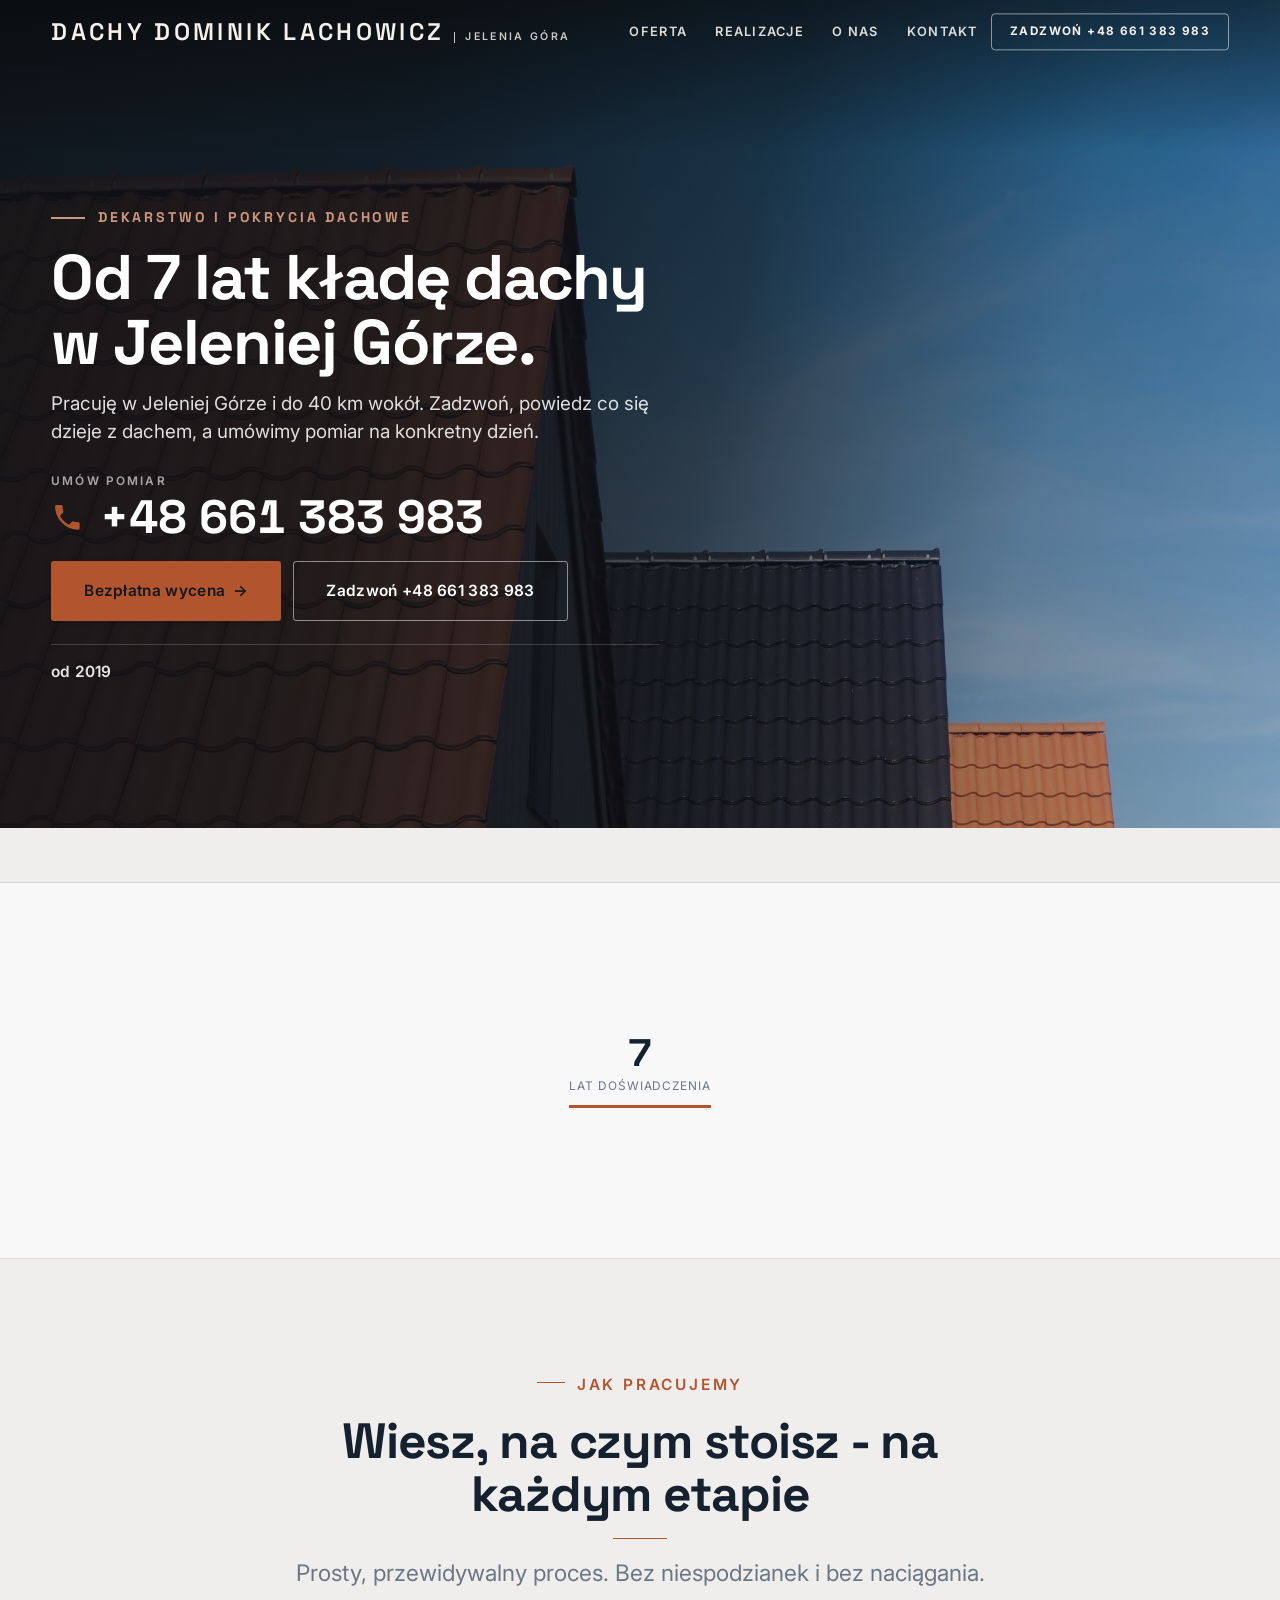
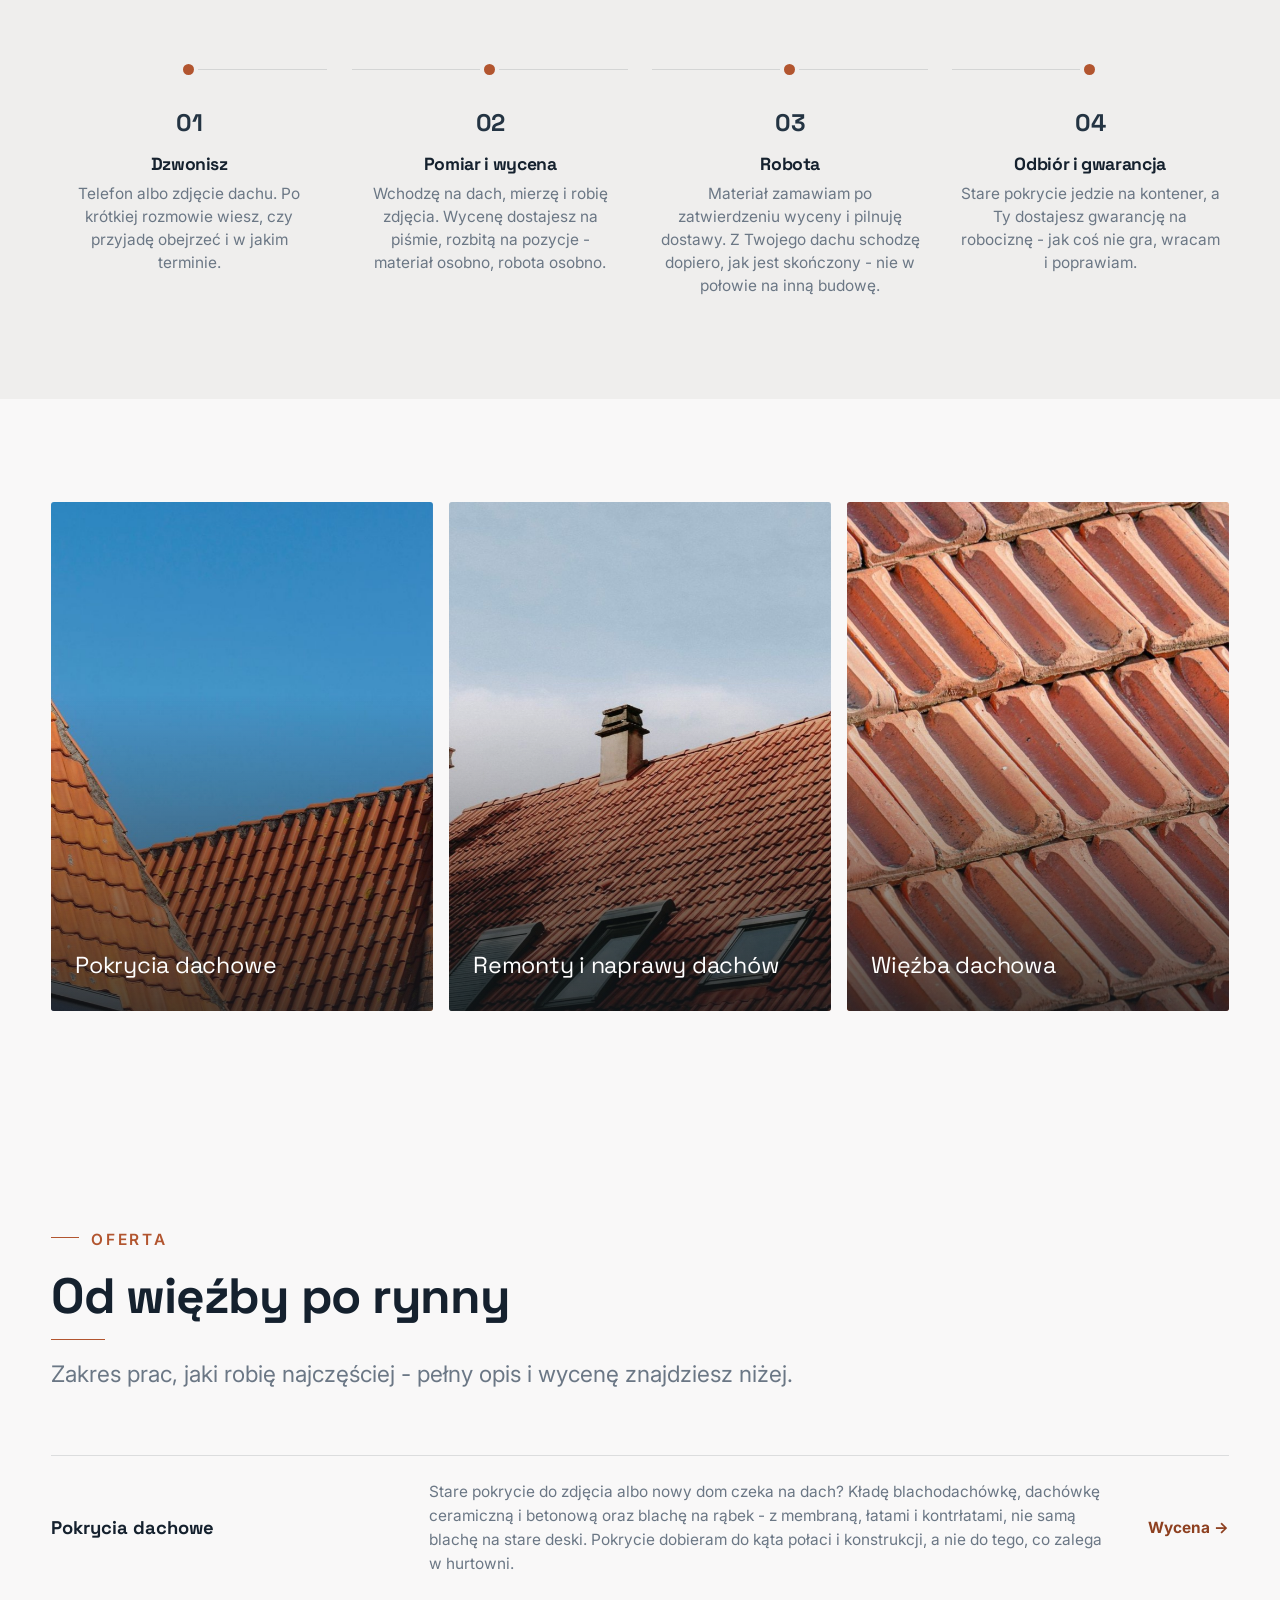
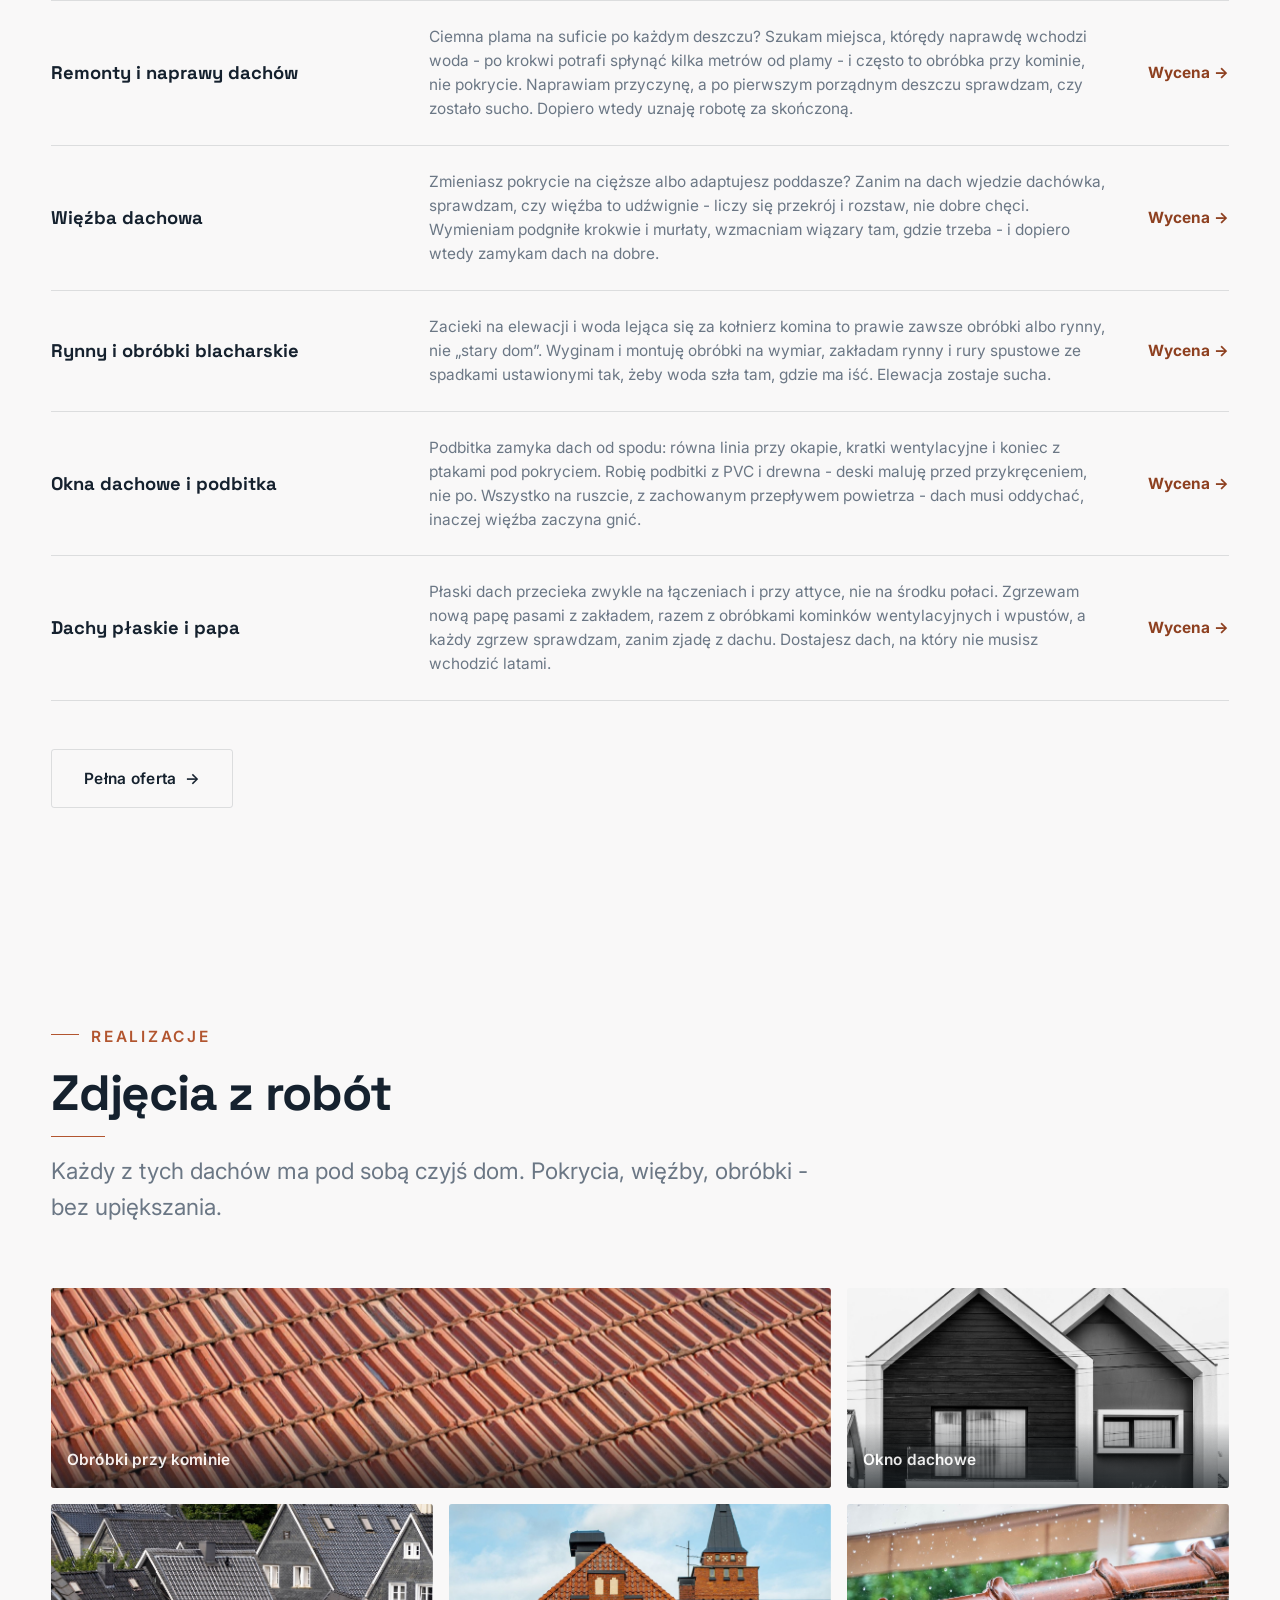
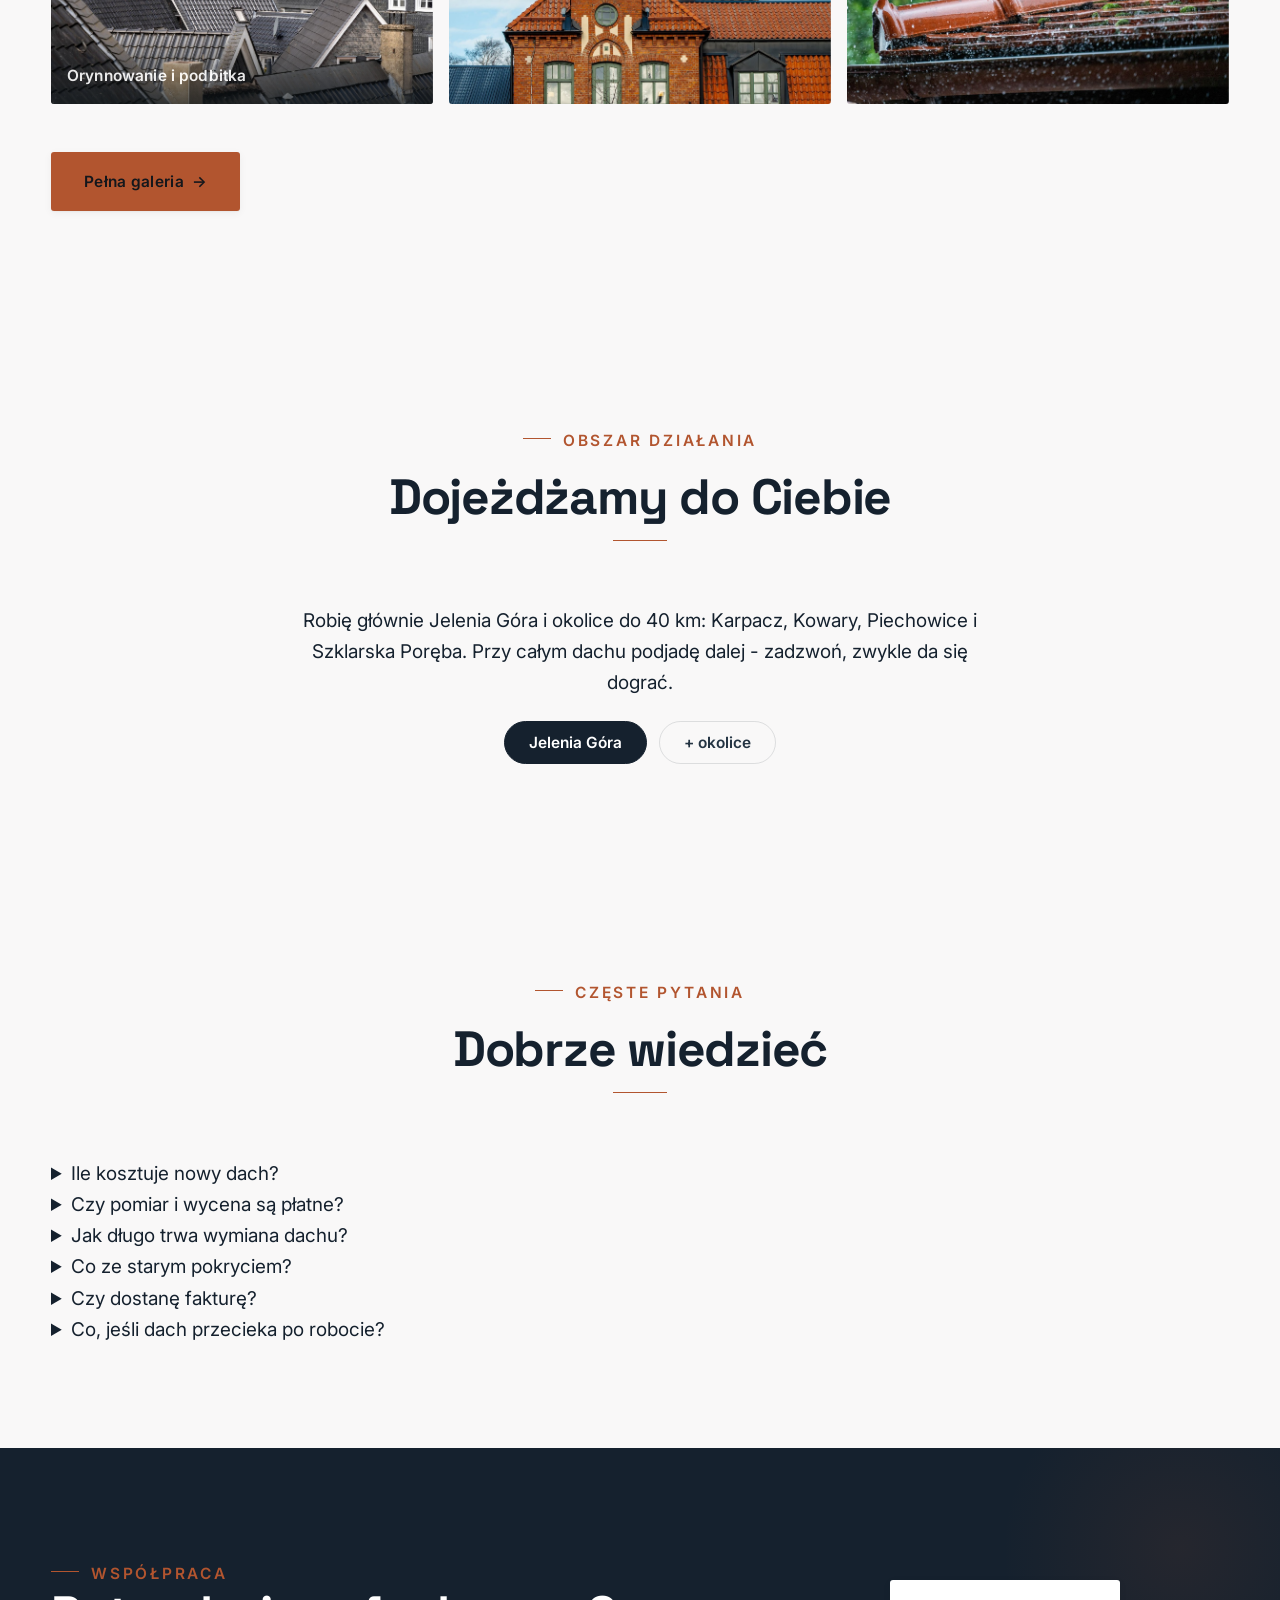
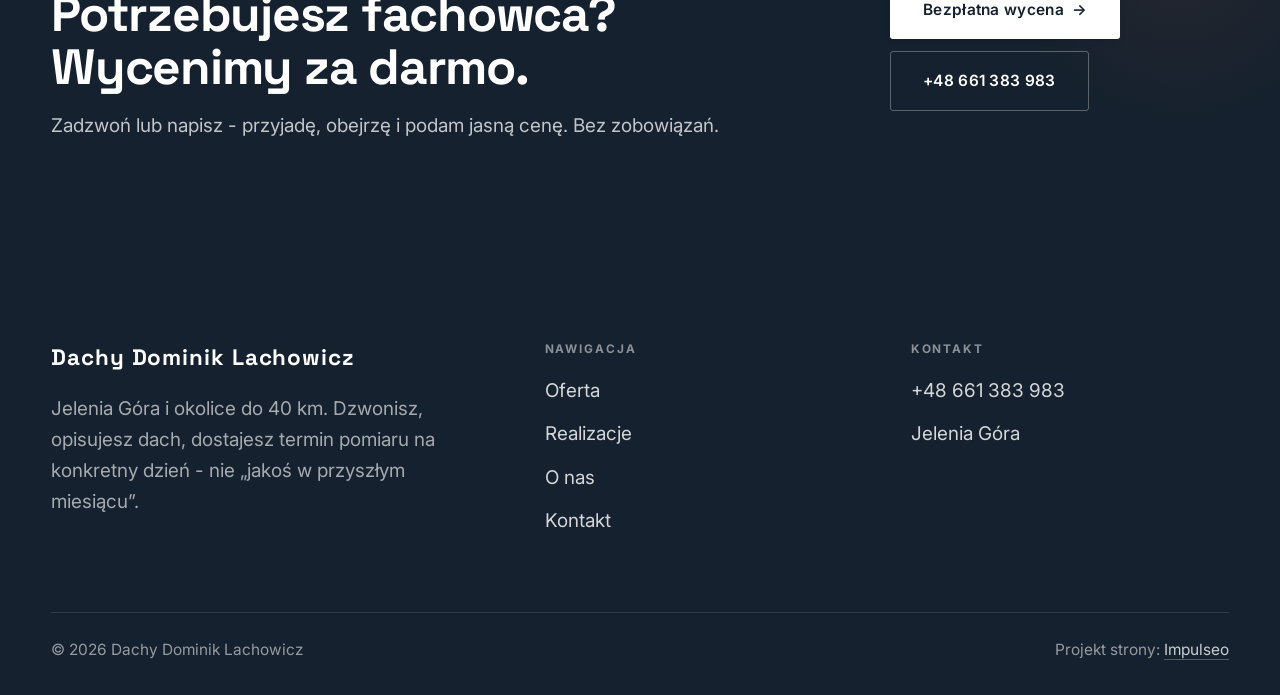
==== index.html @ e2b8b0da "Strona demo: dachy-dominik-lachowicz" ====
<!DOCTYPE html>
<html lang="pl">
<head>
<meta charset="UTF-8">
<meta name="viewport" content="width=device-width, initial-scale=1.0">
<title>Dachy Jelenia Góra - pokrycia i obróbki | Dachy Dominik Lachowicz</title>
<meta name="description" content="Dekarz w Jeleniej Górze: nowe pokrycia, remonty dachów, więźba, rynny i obróbki. Bezpłatny pomiar, cena przed robotą. Zadzwoń: +48 661 383 983.">
<link rel="preconnect" href="https://fonts.googleapis.com">
<link rel="preconnect" href="https://fonts.gstatic.com" crossorigin>
<link href="https://fonts.googleapis.com/css2?family=Space+Grotesk:wght@500;600;700&family=Inter:wght@400;500;600&display=swap" rel="stylesheet">
<link rel="stylesheet" href="assets/styles.css">
</head>
<body>

<header class="nav">
  <div class="wrap nav-inner">
    <a class="brand" href="index.html"><span class="name">Dachy Dominik Lachowicz</span><span class="sub">Jelenia Góra</span></a>
    <nav class="nav-links">
      <a href="oferta.html">Oferta</a>
      <a href="realizacje.html">Realizacje</a>
      <a href="o-nas.html">O nas</a>
      <a href="kontakt.html">Kontakt</a>
      <a href="tel:+48661383983" class="btn btn-accent">Zadzwoń +48 661 383 983</a>
    </nav>
    <button class="nav-toggle" aria-label="Menu"><span></span><span></span><span></span></button>
  </div>
</header>

<section class="hero-fach">
  <img class="hf-photo" src="img/hero.jpg" fetchpriority="high" data-rotate="img/g13.jpg|img/g14.jpg" alt="Dachy Dominik Lachowicz">
  <div class="hf-panel">
    <div class="hf-inner">
      <span class="hf-kicker">Dekarstwo i pokrycia dachowe</span>
      <h1 class="hf-title">Od 7 lat kładę dachy w Jeleniej Górze. <em></em></h1>
      <p class="hf-lead">Pracuję w Jeleniej Górze i do 40 km wokół. Zadzwoń, powiedz co się dzieje z dachem, a umówimy pomiar na konkretny dzień.</p>
      <a class="hf-phone" href="tel:+48661383983"><span class="hf-phone-lab">Umów pomiar</span><span class="hf-phone-num"><svg class="ico-tel" width="16" height="16" viewBox="0 0 24 24" fill="none" aria-hidden="true"><path d="M6.6 10.8a15.5 15.5 0 0 0 6.6 6.6l2.2-2.2a1 1 0 0 1 1-.24 11.4 11.4 0 0 0 3.6.58 1 1 0 0 1 1 1V20a1 1 0 0 1-1 1A17 17 0 0 1 3 4a1 1 0 0 1 1-1h3.5a1 1 0 0 1 1 1c0 1.25.2 2.46.58 3.6a1 1 0 0 1-.25 1l-2.23 2.2Z" fill="currentColor"/></svg> +48 661 383 983</span></a>
      <div class="hf-actions">
        <a href="kontakt.html" class="btn btn-accent">Bezpłatna wycena <span class="arr">→</span></a>
        <a href="tel:+48661383983" class="btn btn-ghost hf-ghost">Zadzwoń +48 661 383 983</a>
      </div>
      <div class="hf-trust">od 2019</div>
    </div>
  </div>
</section>
<section class="fach-promise">
  <div class="wrap">
    <ul class="fp-row reveal"><li>Bezpłatna wycena</li><li>Dojazd: Jelenia Góra i okolice</li><li>Gwarancja na robociznę</li></ul>
  </div>
</section>
<section class="trust-bar">
  <div class="wrap">
    <div class="tb-stats">
      <div class="tb-stat reveal"><span class="tb-num">7</span><span class="tb-lab">lat doświadczenia</span></div>
    </div>
  </div>
</section>
<section class="proces fachowcy">
  <div class="wrap">
    <div class="head center reveal">
      <span class="eyebrow">Jak pracujemy</span>
      <h2>Wiesz, na czym stoisz - na każdym etapie</h2>
      <p>Prosty, przewidywalny proces. Bez niespodzianek i bez naciągania.</p>
    </div>
    <ol class="proces-line">
      <li class="reveal"><span class="pno">01</span><h3>Dzwonisz</h3><p>Telefon albo zdjęcie dachu. Po krótkiej rozmowie wiesz, czy przyjadę obejrzeć i w jakim terminie.</p></li>
      <li class="reveal"><span class="pno">02</span><h3>Pomiar i wycena</h3><p>Wchodzę na dach, mierzę i robię zdjęcia. Wycenę dostajesz na piśmie, rozbitą na pozycje - materiał osobno, robota osobno.</p></li>
      <li class="reveal"><span class="pno">03</span><h3>Robota</h3><p>Materiał zamawiam po zatwierdzeniu wyceny i pilnuję dostawy. Z Twojego dachu schodzę dopiero, jak jest skończony - nie w połowie na inną budowę.</p></li>
      <li class="reveal"><span class="pno">04</span><h3>Odbiór i gwarancja</h3><p>Stare pokrycie jedzie na kontener, a Ty dostajesz gwarancję na robociznę - jak coś nie gra, wracam i poprawiam.</p></li>
    </ol>
  </div>
</section>
<section class="gateways-band">
  <div class="wrap">
    <div class="gateways">
      <a href="oferta.html" class="gateway reveal"><img src="img/g1.jpg" alt="Pokrycia dachowe" loading="lazy"><span class="g-ttl">Pokrycia dachowe</span></a>
      <a href="oferta.html" class="gateway reveal"><img src="img/g2.jpg" alt="Remonty i naprawy dachów" loading="lazy"><span class="g-ttl">Remonty i naprawy dachów</span></a>
      <a href="oferta.html" class="gateway reveal"><img src="img/g3.jpg" alt="Więźba dachowa" loading="lazy"><span class="g-ttl">Więźba dachowa</span></a>
    </div>
  </div>
</section>
<section class="fach-uslugi">
  <div class="wrap">
    <div class="head reveal">
      <span class="eyebrow">Oferta</span>
      <h2>Od więźby po rynny</h2>
      <p>Zakres prac, jaki robię najczęściej - pełny opis i wycenę znajdziesz niżej.</p>
    </div>
    <ul class="fu-list">
      <li class="fu-row reveal"><div class="fu-name">Pokrycia dachowe</div><div class="fu-desc">Stare pokrycie do zdjęcia albo nowy dom czeka na dach? Kładę blachodachówkę, dachówkę ceramiczną i betonową oraz blachę na rąbek - z membraną, łatami i kontrłatami, nie samą blachę na stare deski. Pokrycie dobieram do kąta połaci i konstrukcji, a nie do tego, co zalega w hurtowni.</div><a class="fu-cta" href="kontakt.html">Wycena <span class="arr">→</span></a></li>
      <li class="fu-row reveal"><div class="fu-name">Remonty i naprawy dachów</div><div class="fu-desc">Ciemna plama na suficie po każdym deszczu? Szukam miejsca, którędy naprawdę wchodzi woda - po krokwi potrafi spłynąć kilka metrów od plamy - i często to obróbka przy kominie, nie pokrycie. Naprawiam przyczynę, a po pierwszym porządnym deszczu sprawdzam, czy zostało sucho. Dopiero wtedy uznaję robotę za skończoną.</div><a class="fu-cta" href="kontakt.html">Wycena <span class="arr">→</span></a></li>
      <li class="fu-row reveal"><div class="fu-name">Więźba dachowa</div><div class="fu-desc">Zmieniasz pokrycie na cięższe albo adaptujesz poddasze? Zanim na dach wjedzie dachówka, sprawdzam, czy więźba to udźwignie - liczy się przekrój i rozstaw, nie dobre chęci. Wymieniam podgniłe krokwie i murłaty, wzmacniam wiązary tam, gdzie trzeba - i dopiero wtedy zamykam dach na dobre.</div><a class="fu-cta" href="kontakt.html">Wycena <span class="arr">→</span></a></li>
      <li class="fu-row reveal"><div class="fu-name">Rynny i obróbki blacharskie</div><div class="fu-desc">Zacieki na elewacji i woda lejąca się za kołnierz komina to prawie zawsze obróbki albo rynny, nie „stary dom”. Wyginam i montuję obróbki na wymiar, zakładam rynny i rury spustowe ze spadkami ustawionymi tak, żeby woda szła tam, gdzie ma iść. Elewacja zostaje sucha.</div><a class="fu-cta" href="kontakt.html">Wycena <span class="arr">→</span></a></li>
      <li class="fu-row reveal"><div class="fu-name">Okna dachowe i podbitka</div><div class="fu-desc">Podbitka zamyka dach od spodu: równa linia przy okapie, kratki wentylacyjne i koniec z ptakami pod pokryciem. Robię podbitki z PVC i drewna - deski maluję przed przykręceniem, nie po. Wszystko na ruszcie, z zachowanym przepływem powietrza - dach musi oddychać, inaczej więźba zaczyna gnić.</div><a class="fu-cta" href="kontakt.html">Wycena <span class="arr">→</span></a></li>
      <li class="fu-row reveal"><div class="fu-name">Dachy płaskie i papa</div><div class="fu-desc">Płaski dach przecieka zwykle na łączeniach i przy attyce, nie na środku połaci. Zgrzewam nową papę pasami z zakładem, razem z obróbkami kominków wentylacyjnych i wpustów, a każdy zgrzew sprawdzam, zanim zjadę z dachu. Dostajesz dach, na który nie musisz wchodzić latami.</div><a class="fu-cta" href="kontakt.html">Wycena <span class="arr">→</span></a></li>
    </ul>
    <div style="margin-top:var(--space-7)" class="reveal"><a href="oferta.html" class="btn btn-ghost">Pełna oferta <span class="arr">→</span></a></div>
  </div>
</section>
<section>
  <div class="wrap">
    <div class="head reveal">
      <span class="eyebrow">Realizacje</span>
      <h2>Zdjęcia z robót</h2>
      <p>Każdy z tych dachów ma pod sobą czyjś dom. Pokrycia, więźby, obróbki - bez upiększania.</p>
    </div>
    <div class="gallery">
      <div class="tile t-two3 reveal"><img src="img/g4.jpg" alt="Obróbki przy kominie" loading="lazy"><div class="cap">Obróbki przy kominie</div></div>
      <div class="tile t-third reveal"><img src="img/g5.jpg" alt="Okno dachowe" loading="lazy"><div class="cap">Okno dachowe</div></div>
      <div class="tile t-third reveal"><img src="img/g6.jpg" alt="Orynnowanie i podbitka" loading="lazy"><div class="cap">Orynnowanie i podbitka</div></div>
      <div class="tile t-third reveal"><img src="img/g7.jpg" alt="Dachy Dominik Lachowicz" loading="lazy"></div>
      <div class="tile t-third reveal"><img src="img/g9.jpg" alt="Dachy Dominik Lachowicz" loading="lazy"></div>
    </div>
    <div style="margin-top:var(--space-7)" class="reveal"><a href="realizacje.html" class="btn btn-accent">Pełna galeria <span class="arr">→</span></a></div>
  </div>
</section>
<section class="obszar">
  <div class="wrap">
    <div class="head center reveal">
      <span class="eyebrow">Obszar działania</span>
      <h2>Dojeżdżamy do Ciebie</h2>
    </div>
    <p class="obszar-txt reveal" style="text-align:center;max-width:60ch;margin:0 auto 1.4rem">Robię głównie Jelenia Góra i okolice do 40 km: Karpacz, Kowary, Piechowice i Szklarska Poręba. Przy całym dachu podjadę dalej - zadzwoń, zwykle da się dograć.</p>
    <ul class="obszar-list reveal"><li class="is-home">Jelenia Góra</li><li>+ okolice</li></ul>
  </div>
</section>
<section class="faq-klinika">
  <div class="wrap">
    <div class="head center reveal">
      <span class="eyebrow">Częste pytania</span>
      <h2>Dobrze wiedzieć</h2>
    </div>
    <div class="faq-list">
      <details class="faq-item reveal"><summary>Ile kosztuje nowy dach?</summary><p>Najwięcej robi pokrycie i skomplikowanie bryły - dwa kominy i trzy lukarny to inna robota niż prosta dwuspadówka. Dlatego wyceniam dopiero po wejściu na dach, za to na piśmie.</p></details>
      <details class="faq-item reveal"><summary>Czy pomiar i wycena są płatne?</summary><p>Nie. Pomiar i wycena w Jeleniej Górze i najbliższej okolicy są bezpłatne i do niczego nie zobowiązują.</p></details>
      <details class="faq-item reveal"><summary>Jak długo trwa wymiana dachu?</summary><p>Typowy dom to zwykle tydzień, dwa - zależnie od pokrycia i pogody. Termin i czas roboty znasz przed startem, a o przesunięciu przez pogodę mówię od razu, nie po fakcie.</p></details>
      <details class="faq-item reveal"><summary>Co ze starym pokryciem?</summary><p>Rozbiórka i wywóz są w wycenie, chyba że umówimy się inaczej. Stary eternit oddaję firmie z uprawnieniami do azbestu - tego nie wolno wywieźć byle gdzie i nie ma co ryzykować.</p></details>
      <details class="faq-item reveal"><summary>Czy dostanę fakturę?</summary><p>Tak, na firmę albo prywatnie. Kwoty na fakturze zgadzają się z wyceną - żadnych pozycji dopisanych na koniec.</p></details>
      <details class="faq-item reveal"><summary>Co, jeśli dach przecieka po robocie?</summary><p>Wracam i sprawdzam, gdzie puściło. Moja robota - poprawiam za darmo; przyczyna gdzie indziej - pokazuję zdjęcia i mówię, co z tym zrobić.</p></details>
    </div>
  </div>
</section>
<section class="cta">
  <div class="wrap">
    <div class="reveal">
      <span class="eyebrow">Współpraca</span>
      <h2>Potrzebujesz fachowca? Wycenimy za darmo.</h2>
      <p>Zadzwoń lub napisz - przyjadę, obejrzę i podam jasną cenę. Bez zobowiązań.</p>
    </div>
    <div class="cta-actions reveal">
      <a href="kontakt.html" class="btn btn-light">Bezpłatna wycena <span class="arr">→</span></a>
      <a href="tel:+48661383983" class="btn btn-ghost" style="color:#fff;border-color:rgba(255,255,255,.3)">+48 661 383 983</a>
    </div>
  </div>
</section>

<footer>
  <div class="wrap">
    <div class="foot-grid">
      <div class="foot-brand">
        <div class="name">Dachy Dominik Lachowicz</div>
        <p>Jelenia Góra i okolice do 40 km. Dzwonisz, opisujesz dach, dostajesz termin pomiaru na konkretny dzień - nie „jakoś w przyszłym miesiącu”.</p>
      </div>
      <div class="foot-col">
        <h4>Nawigacja</h4>
        <a href="oferta.html">Oferta</a>
        <a href="realizacje.html">Realizacje</a>
        <a href="o-nas.html">O nas</a>
        <a href="kontakt.html">Kontakt</a>
      </div>
      <div class="foot-col">
        <h4>Kontakt</h4>
        <a href="tel:+48661383983">+48 661 383 983</a>
        <p>Jelenia Góra</p>
      </div>
    </div>
    <div class="foot-bot">
      <span>© 2026 Dachy Dominik Lachowicz</span>
      <span>Projekt strony: <a class="foot-credit" href="https://impulseo.pl" target="_blank" rel="noopener">Impulseo</a></span>
    </div>
  </div>
</footer>
<div class="sticky-call"><a class="sc-call" href="tel:+48661383983"><svg class="ico-tel" width="16" height="16" viewBox="0 0 24 24" fill="none" aria-hidden="true"><path d="M6.6 10.8a15.5 15.5 0 0 0 6.6 6.6l2.2-2.2a1 1 0 0 1 1-.24 11.4 11.4 0 0 0 3.6.58 1 1 0 0 1 1 1V20a1 1 0 0 1-1 1A17 17 0 0 1 3 4a1 1 0 0 1 1-1h3.5a1 1 0 0 1 1 1c0 1.25.2 2.46.58 3.6a1 1 0 0 1-.25 1l-2.23 2.2Z" fill="currentColor"/></svg> Zadzwoń</a><a class="sc-quote" href="kontakt.html">Bezpłatna wycena</a></div>

<script src="assets/main.js"></script>
</body>
</html>
---- assets/styles.css ----
/* ============================================================
   STOLBASZ — premium, architektoniczny B2B fit-out
   Jasna paleta, zero brązu. System wg premium-web-craft.
   Projekt strony: Impulseo (impulseo.pl)
   ============================================================ */

:root{
  /* PALETA — jasna, architektoniczna, chłodna */
  --paper:#F4F6F8;          /* główne tło */
  --paper-2:#E7EBEF;        /* sekcje alternatywne (chłodny jasny szary) */
  --paper-3:#E7EBEF;        /* delikatne wypełnienia */
  --ink:#15212E;            /* tekst główny — chłodny grafit */
  --ink-soft:#243443;       /* nagłówki drugorzędne */
  --muted:#6B7785;          /* tekst poboczny */
  --line:rgba(21,33,46,.12);/* hairline */
  --accent:#E8A317;         /* stonowany petrol-slate — jedyny akcent */
  --accent-d:#C9870C;
  --accent-soft:rgba(232,163,23,.10);
  --dark:#15212E;           /* sekcje ciemne (stopka/CTA) */

  /* ODSTĘPY — skala 4/8 */
  --space-1:4px; --space-2:8px; --space-3:12px; --space-4:16px; --space-5:24px;
  --space-6:32px; --space-7:48px; --space-8:64px; --space-9:96px; --space-10:128px;

  /* TYPOGRAFIA — fluid clamp() (skala podbita 16.07.2026: większe, czytelniejsze litery — uwaga Adama) */
  --text-sm:clamp(.9rem,.87rem + .12vw,1rem);
  --text-base:clamp(1.08rem,1.04rem + .18vw,1.2rem);
  --text-lg:clamp(1.24rem,1.15rem + .34vw,1.44rem);
  --text-h3:clamp(1.34rem,1.22rem + .55vw,1.66rem);
  --text-h2:clamp(2.1rem,1.66rem + 2.1vw,3.1rem);
  --text-h1:clamp(2.9rem,2.1rem + 4vw,5.1rem);

  /* PROMIENIE — architektoniczne, raczej ostre */
  --r-sm:3px; --r-md:6px; --r-lg:10px;

  /* RUCH */
  --ease:cubic-bezier(.25,.46,.45,.94); --dur:.24s;

  /* CIENIE — miękkie, warstwowe */
  --sh-sm:0 1px 2px rgba(16,24,32,.04), 0 2px 8px rgba(16,24,32,.05);
  --sh-md:0 2px 6px rgba(16,24,32,.05), 0 12px 28px -8px rgba(16,24,32,.12);
  --sh-lg:0 6px 14px rgba(16,24,32,.07), 0 26px 56px -18px rgba(16,24,32,.22);

  --hairline:1px solid var(--line);

  --font-display:'Space Grotesk','Inter',sans-serif;
  --font-body:'Inter',sans-serif;
}

*{box-sizing:border-box;margin:0;padding:0}
html{scroll-behavior:smooth}
body{
  font-family:var(--font-body);
  font-size:var(--text-base);
  line-height:1.65;
  color:var(--ink);
  background:var(--paper);
  -webkit-font-smoothing:antialiased;
  text-rendering:optimizeLegibility;
}
img{max-width:100%;display:block}
a{color:inherit;text-decoration:none}

.wrap{width:min(92%,1180px);margin-inline:auto}
section{padding-block:clamp(52px,6.5vw,96px)}

h1,h2,h3{font-family:var(--font-display);font-weight:700;line-height:1.08;letter-spacing:-.02em;color:var(--ink)}
h1{font-size:var(--text-h1);letter-spacing:-.035em}
h2{font-size:var(--text-h2);letter-spacing:-.025em}
h3{font-size:var(--text-h3)}
p{max-width:65ch}

.eyebrow{
  font-family:var(--font-body);
  font-size:var(--text-sm);
  font-weight:600;
  letter-spacing:.18em;
  text-transform:uppercase;
  color:var(--accent);
  display:inline-flex;align-items:center;gap:var(--space-3);
}
/* flex:none + margin-top = kreska trzyma się PIERWSZEJ linii. Wcześniej align-items:center
   centrowało ją względem całego bloku i przy zawinięciu (długi kicker typu
   „…WNĘTRZ · LESZNO · OD 2019") druga linia lądowała z brzydkim wcięciem. */
.eyebrow{align-items:flex-start}
.eyebrow>*,.eyebrow{text-wrap:balance}   /* dlugi kicker lamal sie na sierote typu samo „2019" w drugiej linii */
.eyebrow::before{content:"";width:28px;height:1px;background:var(--accent);display:inline-block;flex:none;margin-top:.62em}

.muted{color:var(--muted)}
.lead{font-size:var(--text-lg);line-height:1.55;color:var(--ink-soft);max-width:50ch}

/* ---------- BUTTONS ---------- */
.btn{
  display:inline-flex;align-items:center;gap:var(--space-2);
  font-weight:600;font-size:var(--text-sm);letter-spacing:.02em;
  padding:var(--space-4) var(--space-6);
  border-radius:var(--r-sm);
  transition:transform var(--dur) var(--ease),box-shadow var(--dur) var(--ease),background var(--dur) var(--ease);
  cursor:pointer;border:1px solid transparent;
}
.btn-accent{background:var(--accent);color:#fff;box-shadow:var(--sh-sm)}
.btn-accent:hover{background:var(--accent-d);transform:translateY(-2px);box-shadow:var(--sh-md)}
.btn-accent:active{transform:translateY(0);box-shadow:var(--sh-sm)}
.btn-ghost{background:transparent;color:var(--ink);border-color:var(--line)}
.btn-ghost:hover{border-color:var(--accent);color:var(--accent);transform:translateY(-2px)}
.btn-light{background:#fff;color:var(--ink);box-shadow:var(--sh-sm)}
.btn-light:hover{transform:translateY(-2px);box-shadow:var(--sh-md)}
.btn .arr{transition:transform var(--dur) var(--ease)}
.btn:hover .arr{transform:translateX(4px)}

/* ---------- NAV ---------- */
.nav{
  position:sticky;top:0;z-index:50;
  background:color-mix(in srgb,var(--paper) 88%,transparent);
  backdrop-filter:saturate(140%) blur(10px);
  border-bottom:var(--hairline);
}
.nav-inner{display:flex;align-items:center;justify-content:space-between;height:72px}
.brand{display:flex;flex-direction:column;line-height:1}
.brand .name{font-family:var(--font-display);font-weight:800;font-size:1.35rem;letter-spacing:.04em}
.brand .sub{font-size:.62rem;letter-spacing:.34em;text-transform:uppercase;color:var(--muted);margin-top:5px}
.nav-links{display:flex;align-items:center;gap:var(--space-6)}
.nav-links a{font-size:var(--text-sm);font-weight:500;color:var(--ink-soft);position:relative;padding-block:4px;transition:color var(--dur) var(--ease)}
.nav-links a::after{content:"";position:absolute;left:0;bottom:0;width:0;height:1.5px;background:var(--accent);transition:width var(--dur) var(--ease)}
.nav-links a:hover,.nav-links a.active{color:var(--ink)}
.nav-links a:hover::after,.nav-links a.active::after{width:100%}
.nav-links .btn{padding:var(--space-2) var(--space-5)}
/* przyciski w nav: właściwy kolor (przebij .nav-links a) + bez podkreślenia */
.nav-links a.btn-accent{color:#fff}
.nav-links a.btn-ghost,.nav-links a.btn-light{color:var(--ink)}
.nav-links a.btn::after{display:none}
.nav-toggle{display:none;background:none;border:none;cursor:pointer;flex-direction:column;gap:5px;padding:8px}
.nav-toggle span{width:24px;height:2px;background:var(--ink);transition:var(--dur)}

/* ---------- HERO (split) ---------- */
.hero{position:relative;overflow:hidden;border-bottom:var(--hairline)}
.hero-grid{display:grid;grid-template-columns:1.05fr .95fr;gap:clamp(24px,4vw,60px);align-items:center;
  padding-block:clamp(36px,4.5vw,64px)}
.hero-copy .eyebrow{margin-bottom:var(--space-5)}
.hero-copy h1{margin-bottom:var(--space-5)}
.hero-copy .lead{margin-bottom:var(--space-7)}
.hero-actions{display:flex;flex-wrap:wrap;gap:var(--space-4)}
.hero-art{position:relative;aspect-ratio:4/3;border-radius:var(--r-lg);overflow:hidden;box-shadow:var(--sh-lg)}
.hero-art img{width:100%;height:100%;object-fit:cover}
.hero-art::after{content:"";position:absolute;inset:0;background:linear-gradient(180deg,transparent 55%,rgba(18,24,28,.28))}
.hero-badge{position:absolute;left:var(--space-5);bottom:var(--space-5);z-index:2;
  background:rgba(252,252,251,.94);backdrop-filter:blur(4px);
  border-radius:var(--r-md);padding:var(--space-4) var(--space-5);box-shadow:var(--sh-md);max-width:78%}
.hero-badge strong{display:block;font-family:var(--font-display);font-size:1rem;letter-spacing:-.01em}
.hero-badge span{font-size:var(--text-sm);color:var(--muted)}

/* ---------- HERO duży / kinowy (strona główna) ---------- */
.hero-cine{position:relative;min-height:clamp(560px,82vh,840px);min-height:clamp(560px,82svh,840px);display:flex;align-items:center;overflow:hidden;border-bottom:var(--hairline)}
.hero-cine>img{position:absolute;inset:0;width:100%;height:100%;object-fit:cover;z-index:0}
.hero-cine::after{content:"";position:absolute;inset:0;z-index:1;
  background:linear-gradient(95deg,rgba(13,18,23,.86) 0%,rgba(13,18,23,.64) 32%,rgba(13,18,23,.24) 62%,rgba(13,18,23,.04) 100%)}
.hero-cine .wrap{position:relative;z-index:2;padding-block:var(--space-8)}
.hero-cine .hero-copy{max-width:660px}
.hero-cine .eyebrow{color:#fff;margin-bottom:var(--space-5)}
.hero-cine .eyebrow::before{background:#fff}
.hero-cine h1{color:#fff;margin-bottom:var(--space-5);font-size:clamp(2.9rem,2rem + 4.4vw,5.2rem);text-wrap:balance}
.hero-cine .lead{color:rgba(255,255,255,.92);max-width:48ch;margin-bottom:var(--space-7)}
.hero-cine .hero-actions{display:flex;flex-wrap:wrap;gap:var(--space-4)}
/* NISKIE OKNO (laptop z dokiem i paskami przeglądarki ma ~700-780 px wysokości widoku):
   H1 do 5.2rem + długi lead nie mieściły się i przyciski wypadały POD krawędź ekranu -
   klient widział stronę bez ani jednego CTA. Skalujemy w dół, zamiast przycinać treść. */
@media(min-width:821px) and (max-height:820px){
  .hero-cine{min-height:clamp(520px,94svh,780px)}
  .hero-cine .wrap{padding-block:var(--space-6)}
  .hero-cine h1{font-size:clamp(2.2rem,1.5rem + 2.6vw,3.6rem);margin-bottom:var(--space-4)}
  .hero-cine .eyebrow{margin-bottom:var(--space-4)}
  .hero-cine .lead{margin-bottom:var(--space-5);max-width:44ch}
}
@media(max-width:680px){
  .hero-cine{min-height:clamp(520px,76vh,640px);min-height:clamp(520px,76svh,640px);align-items:flex-end}
  .hero-cine::after{background:linear-gradient(0deg,rgba(13,18,23,.9) 6%,rgba(13,18,23,.45) 55%,rgba(13,18,23,.25) 100%)}
  .hero-cine .wrap{padding-bottom:var(--space-9)}
  /* TELEFON (~90% oglądających): lead potrafił zająć 8 linii i zepchnąć CTA poza pierwszy ekran.
     Zwężamy interlinię i skalę - treści nie ucinamy, bo to ona sprzedaje. */
  .hero-cine .lead{font-size:.98rem;line-height:1.5;margin-bottom:var(--space-5)}
  .hero-cine .eyebrow{font-size:.72rem;letter-spacing:.13em;margin-bottom:var(--space-4)}
  .hero-cine .eyebrow::before{width:20px}
  .hero-cine h1{margin-bottom:var(--space-4)}
}

/* full-bleed hero variant (podstrony) */
.pagehead{position:relative;min-height:46vh;min-height:46svh;display:flex;align-items:flex-end;overflow:hidden;border-bottom:var(--hairline)}
.pagehead img{position:absolute;inset:0;width:100%;height:100%;object-fit:cover}
.pagehead::after{content:"";position:absolute;inset:0;background:linear-gradient(180deg,rgba(18,24,28,.25),rgba(18,24,28,.62))}
.pagehead .wrap{position:relative;z-index:2;padding-block:var(--space-9);color:#fff}
.pagehead h1{color:#fff;max-width:18ch}
.pagehead .eyebrow{color:#fff}
.pagehead .eyebrow::before{background:#fff}
.pagehead p{color:rgba(255,255,255,.86);margin-top:var(--space-4);max-width:54ch}

/* ---------- STRIP (pasek skrótów / liczby) ---------- */
.strip{background:var(--dark);color:#fff}
.strip .wrap{display:grid;grid-template-columns:repeat(4,1fr);gap:var(--space-6);padding-block:var(--space-8)}
.strip .item .k{font-family:var(--font-display);font-size:clamp(1.6rem,1.2rem + 1.4vw,2.4rem);font-weight:800;letter-spacing:-.02em;color:#fff}
.strip .item .v{font-size:var(--text-sm);color:rgba(255,255,255,.66);margin-top:var(--space-2);line-height:1.45}
.strip .item{border-left:2px solid var(--accent);padding-left:var(--space-5)}

/* ---------- SECTION HEAD ---------- */
.head{max-width:48rem;margin-bottom:var(--space-8)}
.head.center{margin-inline:auto;text-align:center}
.head .eyebrow{margin-bottom:var(--space-4)}
.head h2{margin-bottom:var(--space-4)}
.head p{color:var(--muted);font-size:var(--text-lg);line-height:1.55}
.head.center p{margin-inline:auto}

/* ---------- INTRO SPLIT ---------- */
.split{display:grid;grid-template-columns:.92fr 1.08fr;gap:clamp(28px,5vw,80px);align-items:center}
.split.rev{grid-template-columns:1.08fr .92fr}
.split.rev .split-art{order:-1}
.split-art{position:relative;aspect-ratio:5/4;border-radius:var(--r-lg);overflow:hidden;box-shadow:var(--sh-lg)}
.split-art img{width:100%;height:100%;object-fit:cover}
.split-copy h2{margin-bottom:var(--space-5)}
.split-copy p+p{margin-top:var(--space-4)}
.split-copy .btn{margin-top:var(--space-6)}

/* ---------- SERVICES (zakres) ---------- */
.svc-grid{display:grid;grid-template-columns:repeat(auto-fit,minmax(280px,1fr));gap:var(--space-5)}
.svc{background:#fff;border:var(--hairline);border-radius:var(--r-md);padding:var(--space-7) var(--space-6);
  transition:transform var(--dur) var(--ease),box-shadow var(--dur) var(--ease),border-color var(--dur) var(--ease);
  position:relative;overflow:hidden}
.svc::before{content:"";position:absolute;left:0;top:0;width:3px;height:0;background:var(--accent);transition:height var(--dur) var(--ease)}
.svc:hover{transform:translateY(-4px);box-shadow:var(--sh-md);border-color:transparent}
.svc:hover::before{height:100%}
.svc .ic{font-family:var(--font-display);font-size:.8rem;font-weight:700;letter-spacing:.12em;color:var(--accent);margin-bottom:var(--space-4)}
.svc h3{margin-bottom:var(--space-3);font-size:1.22rem}
.svc p{color:var(--muted);font-size:var(--text-base);line-height:1.6}

/* big detailed service rows */
.svc-row{display:grid;grid-template-columns:.8fr 1.2fr;gap:clamp(20px,4vw,60px);align-items:center;padding-block:var(--space-8)}
.svc-row+.svc-row{border-top:var(--hairline)}
.svc-row.rev{grid-template-columns:1.2fr .8fr}
/* Naprzemienny układ wierszy oferty: co drugi wiersz ma zdjęcie po PRAWEJ.
   Było `order:-1` — martwy kod, bo zdjęcie i tak jest pierwszym dzieckiem w HTML,
   więc wszystkie wiersze wyglądały identycznie (zdjęcie zawsze z lewej), a `rev`
   zmieniało tylko szerokość kolumn. Znalezione 29.07.2026 przy różnicowaniu kierunków
   animacji (pomiar pozycji: art.mid 390/502 przy row.mid 756 — zawsze lewa strona). */
.svc-row.rev .svc-row-art{order:2}
.svc-row-art{aspect-ratio:4/3;border-radius:var(--r-md);overflow:hidden;box-shadow:var(--sh-md)}
.svc-row-art img{width:100%;height:100%;object-fit:cover}
.svc-row h3{font-size:1.5rem;margin-bottom:var(--space-4)}
.svc-row .num{font-family:var(--font-display);font-size:.85rem;font-weight:700;letter-spacing:.14em;color:var(--accent);display:block;margin-bottom:var(--space-3)}
.svc-row ul{list-style:none;margin-top:var(--space-4);display:flex;flex-direction:column;gap:var(--space-2)}
.svc-row li{position:relative;padding-left:var(--space-5);color:var(--muted);font-size:var(--text-base)}
.svc-row li::before{content:"";position:absolute;left:0;top:.62em;width:8px;height:1px;background:var(--accent)}

/* ---------- GALLERY (realizacje) ---------- */
.gallery{display:grid;grid-template-columns:repeat(12,1fr);gap:var(--space-4);grid-auto-rows:200px}
/* GALERIA MASONRY — pionowe zdjęcia (portrety beauty/wellness) bez przycinania: kolumny, height auto */
.gallery-masonry{column-count:3;column-gap:var(--space-4)}
@media(max-width:900px){.gallery-masonry{column-count:2}}
@media(max-width:560px){.gallery-masonry{column-count:1}}
.gallery-masonry .m-tile{break-inside:avoid;margin:0 0 var(--space-4);padding:0;position:relative;overflow:hidden;border-radius:var(--r-md);border:1px solid var(--line)}
.gallery-masonry .m-tile img{width:100%;height:auto;display:block}
.gallery-masonry .m-tile .cap{position:absolute;left:0;right:0;bottom:0;padding:var(--space-4);color:#fff;background:linear-gradient(0deg,rgba(0,0,0,.55),transparent);font-size:var(--text-sm)}
.gallery-masonry .m-tile .cap small{display:block;font-weight:400;opacity:.78;letter-spacing:.04em;text-transform:uppercase;font-size:.66rem;margin-top:3px}
.tile{position:relative;overflow:hidden;border-radius:var(--r-md);box-shadow:var(--sh-sm);
  transition:transform var(--dur) var(--ease),box-shadow var(--dur) var(--ease)}
.tile img{width:100%;height:100%;object-fit:cover;transition:transform .6s var(--ease)}
.tile:hover{box-shadow:var(--sh-md)}
.tile:hover img{transform:scale(1.05)}
.tile .cap{position:absolute;left:0;right:0;bottom:0;padding:var(--space-5) var(--space-4) var(--space-4);
  background:linear-gradient(transparent,rgba(18,24,28,.78));color:#fff;
  font-size:var(--text-sm);font-weight:600;letter-spacing:.01em;
  opacity:0;transform:translateY(8px);transition:var(--dur) var(--ease)}
.tile:hover .cap{opacity:1;transform:translateY(0)}
.tile .cap small{display:block;font-weight:400;opacity:.78;letter-spacing:.04em;text-transform:uppercase;font-size:.66rem;margin-top:3px}
/* bento spans */
.t-wide{grid-column:span 6}
.t-tall{grid-column:span 6;grid-row:span 2}
.t-std{grid-column:span 6}
.t-third{grid-column:span 4}
.t-two3{grid-column:span 8}

/* ---------- TRUST / WIARYGODNOŚĆ ---------- */
.trust{background:var(--paper-2)}
.trust-grid{display:grid;grid-template-columns:repeat(auto-fit,minmax(240px,1fr));gap:var(--space-5);margin-top:var(--space-7)}
.trust-card{background:#fff;border-radius:var(--r-md);padding:var(--space-7) var(--space-6);box-shadow:var(--sh-sm);border-top:3px solid var(--accent)}
.trust-card .big{font-family:var(--font-display);font-size:clamp(1.8rem,1.3rem + 1.6vw,2.6rem);font-weight:800;letter-spacing:-.02em;color:var(--ink);line-height:1}
.trust-card h3{font-size:1.12rem;margin:var(--space-3) 0 var(--space-2)}
.trust-card p{color:var(--muted);font-size:var(--text-base);line-height:1.55}

/* ---------- CTA band ---------- */
.cta{background:var(--dark);color:#fff;position:relative;overflow:hidden}
.cta .wrap{display:grid;grid-template-columns:1.4fr .6fr;gap:var(--space-7);align-items:center;position:relative;z-index:2}
.cta h2{color:#fff;max-width:20ch}
.cta p{color:rgba(255,255,255,.74);margin-top:var(--space-4)}
.cta-actions{display:flex;flex-direction:column;gap:var(--space-3);align-items:flex-start}
.cta::before{content:"";position:absolute;right:-80px;top:-80px;width:360px;height:360px;border-radius:50%;
  background:radial-gradient(circle,var(--accent-soft),transparent 70%)}

/* ---------- CONTACT ---------- */
.contact-grid{display:grid;grid-template-columns:.85fr 1.15fr;gap:clamp(28px,4vw,56px);align-items:start}
.info-list{display:flex;flex-direction:column;gap:var(--space-2)}
.info-row{display:flex;gap:var(--space-4);align-items:flex-start;padding-block:var(--space-4);border-bottom:var(--hairline)}
.info-row .ic{flex:none;width:42px;height:42px;display:grid;place-items:center;border-radius:50%;
  background:var(--accent-soft);color:var(--accent);font-size:1.05rem}
.info-row .lbl{font-size:.72rem;letter-spacing:.14em;text-transform:uppercase;color:var(--muted)}
.info-row .val{font-weight:600;font-size:var(--text-base);margin-top:2px}
.info-row a.val:hover{color:var(--accent)}
.map{border:none;border-radius:var(--r-lg);box-shadow:var(--sh-md);width:100%;height:100%;min-height:380px;filter:grayscale(.2) contrast(1.02)}
.form{background:#fff;border:var(--hairline);border-radius:var(--r-lg);padding:clamp(24px,3vw,40px);box-shadow:var(--sh-sm)}
.form .fld{margin-bottom:var(--space-5)}
.form label{display:block;font-size:var(--text-sm);font-weight:600;margin-bottom:var(--space-2)}
.form input,.form textarea{width:100%;font-family:inherit;font-size:var(--text-base);color:var(--ink);
  padding:var(--space-4);border:var(--hairline);border-radius:var(--r-sm);background:var(--paper);transition:border-color var(--dur)}
.form input:focus,.form textarea:focus{outline:none;border-color:var(--accent);background:#fff}
.form textarea{resize:vertical;min-height:120px}
.form .note{font-size:var(--text-sm);color:var(--muted);margin-top:var(--space-3)}

/* ---------- FOOTER ---------- */
footer{background:var(--dark);color:#fff;padding-block:var(--space-9) var(--space-6)}
.foot-grid{display:grid;grid-template-columns:1.4fr 1fr 1fr;gap:var(--space-7);margin-bottom:var(--space-8)}
.foot-brand .name{font-family:var(--font-display);font-weight:800;font-size:1.4rem;letter-spacing:.04em}
.foot-brand p{color:rgba(255,255,255,.62);margin-top:var(--space-4);font-size:var(--text-base);max-width:38ch}
.foot-col h4{font-size:.74rem;letter-spacing:.16em;text-transform:uppercase;color:rgba(255,255,255,.5);margin-bottom:var(--space-4)}
.foot-col a,.foot-col p{display:block;color:rgba(255,255,255,.82);font-size:var(--text-base);margin-bottom:var(--space-3)}
.foot-col a:hover{color:#fff}
.foot-bot{border-top:1px solid rgba(255,255,255,.12);padding-top:var(--space-5);display:flex;justify-content:space-between;flex-wrap:wrap;gap:var(--space-3);
  font-size:var(--text-sm);color:rgba(255,255,255,.55)}
.foot-bot a:hover{color:#fff}
/* Podpis w stopce = klikalny link do impulseo.pl (31.07.2026). Ma być WIDOCZNIE klikalny,
   ale nie krzyczeć - stąd sam kolor jaśniejszy + delikatne podkreślenie na najeździe. */
.foot-bot a.foot-credit{color:rgba(255,255,255,.78);text-decoration:none;border-bottom:1px solid rgba(255,255,255,.28)}
.foot-bot a.foot-credit:hover{color:#fff;border-bottom-color:#fff}

/* ---------- REVEAL ---------- */
.reveal{opacity:0;transform:translateY(22px);transition:opacity .6s var(--ease),transform .6s var(--ease)}
.reveal.in{opacity:1;transform:none}

/* ---------- RESPONSIVE ---------- */
@media(max-width:920px){
  .hero-grid,.split,.split.rev,.svc-row,.svc-row.rev,.cta .wrap,.contact-grid,.foot-grid{grid-template-columns:1fr}
  .split.rev .split-art,.svc-row.rev .svc-row-art{order:0}
  .hero-art{aspect-ratio:16/10;max-height:420px}
  .strip .wrap{grid-template-columns:repeat(2,1fr);gap:var(--space-7)}
  .gallery{grid-auto-rows:180px}
  .t-wide,.t-tall,.t-std,.t-third,.t-two3{grid-column:span 6}
  .t-tall{grid-row:span 1}
  .cta-actions{flex-direction:row;flex-wrap:wrap}
  .foot-grid{gap:var(--space-6)}
}
@media(max-width:680px){
  .nav-links{position:fixed;inset:72px 0 auto 0;background:var(--paper);flex-direction:column;align-items:stretch;
    gap:0;padding:var(--space-4) 6%;border-bottom:var(--hairline);box-shadow:var(--sh-md);
    transform:translateY(-120%);transition:transform var(--dur) var(--ease)}
  .nav-links.open{transform:translateY(0)}
  .nav-links a{padding-block:var(--space-4);border-bottom:var(--hairline)}
  .nav-links .btn{margin-top:var(--space-3);justify-content:center}
  .nav-toggle{display:flex}
  .strip .wrap{grid-template-columns:1fr}
  .gallery{grid-template-columns:repeat(6,1fr)}
  .foot-grid{grid-template-columns:1fr}
}
@media(prefers-reduced-motion:reduce){
  *{animation-duration:.01ms!important;transition:none!important}
  .reveal{opacity:1!important;transform:none!important}
  html{scroll-behavior:auto}
}

/* ============================================================
   PREMIUM LAYER — destylat deep-researchu branż (anty-AI, spokój).
   Zmienne STOLBASZ (--accent/--ink/--paper/--line/--dark). Ruch ledwo
   zauważalny, krzywa cubic-bezier(.16,.84,.44,1); prefers-reduced-motion
   pokryte blanketem wyżej. Karty hairline zamiast cieni = #1 sygnał „nie-AI".
   ============================================================ */

/* więcej oddechu między sekcjami (liderzy: 110-130px) */
section{padding-block:clamp(64px,8vw,128px)}

/* 1) Aksamitny reveal — dłuższa, miękka krzywa zamiast „skoku" */
.reveal{transition:opacity .9s cubic-bezier(.16,.84,.44,1),transform .9s cubic-bezier(.16,.84,.44,1);will-change:opacity,transform}
/* stagger TYLKO w galerii (tam pozycja = porządek dzieci) */
.gallery .reveal:nth-child(2){transition-delay:.07s}
.gallery .reveal:nth-child(3){transition-delay:.14s}
.gallery .reveal:nth-child(4){transition-delay:.21s}
.gallery .reveal:nth-child(5){transition-delay:.28s}
.gallery .reveal:nth-child(6){transition-delay:.35s}

/* 2) Hero STATYCZNY na .hero-cine — Ken Burns CAŁKIEM WYŁĄCZONY 26.06 (3. zgłoszenie Szymona).
   GENEZA: animowanie scale na <img> hero z teksturami (cegły/framugi) re-samplinguje obraz
   klatka po klatce → na części ekranów drobne drganie/shimmer = „heroshot się trzęsie".
   translateY usunięto wcześniej, scale-only + will-change/GPU NIE wystarczyły do GWARANCJI gładkości.
   Krzysztof zażądał pewności („make sure, że błąd się nie pojawi") > efekt. Zero animacji = 0% drgania.
   Delikatny zoom zostaje TYLKO w pełnoekranowych hero gastro/studio (hg-bg/hs-bg — tło, inny
   mechanizm, chwalone, nigdy nie zgłaszane). NIE wracać do KB na .hero-cine bez realnego testu
   na sprzęcie klienta — to ryzyko regresji „trzęsienia”. */
/* BEZPIECZNY "wow" na hero = jednorazowy FADE-IN (opacity), nie zoom.
   opacity nie dotyka bitmapy → gładkie na KAŻDYM zdjęciu/ekranie/GPU, zero ryzyka migotania.
   Geometryczny ruch (scale/translate) na .hero-cine jest ZAKAZANY (bramka pilnuje). */
@keyframes heroFade{from{opacity:0}to{opacity:1}}
.hero-cine>img{transform:none;animation:heroFade 1.1s ease-out both}

/* 3) Akcentowy hairline pod nagłówkiem sekcji, który „rysuje się" przy wejściu */
.head h2{position:relative;padding-bottom:18px}
.head h2::after{content:"";position:absolute;left:0;bottom:0;height:1px;width:0;background:var(--accent);transition:width 1s cubic-bezier(.16,.84,.44,1) .15s}
.head.center h2::after{left:50%;transform:translateX(-50%)}
.head.reveal.in h2::after,.head.center.reveal.in h2::after{width:54px}

/* 4) Karty HAIRLINE zamiast cieni/zaokrągleń (najmocniejszy anty-AI detal) */
.svc{background:transparent;border:1px solid var(--line);border-radius:var(--r-sm);box-shadow:none}
.svc:hover{box-shadow:none;border-color:var(--accent);transform:translateY(-3px)}
.trust-card{background:transparent;box-shadow:none;border:1px solid var(--line);border-top:2px solid var(--accent);border-radius:var(--r-sm)}
.tile{box-shadow:none;border-radius:var(--r-sm)}
.tile:hover{box-shadow:none}

/* 5) Sticky-nav kondensuje się po przewinięciu (sygnał dopracowania) */
.nav{transition:box-shadow .4s ease,background .4s ease}
.nav.is-stuck{box-shadow:0 1px 0 var(--line),0 14px 30px -24px rgba(0,0,0,.45)}
.nav-inner{transition:height .35s var(--ease)}
.nav.is-stuck .nav-inner{height:60px}

/* 6) MANIFESTO — pełnoekranowy cytat-bohater (zastępuje generyczne „Dlaczego my") */
.manifesto{background:var(--paper-2);text-align:center}
.manifesto .wrap{max-width:60rem}
.manifesto p{font-family:var(--font-display);font-style:italic;font-size:clamp(1.6rem,1rem + 2.4vw,2.8rem);line-height:1.32;color:var(--ink-soft);margin-inline:auto;max-width:26ch;position:relative;padding-top:var(--space-8)}
.manifesto p::before{content:"";position:absolute;top:0;left:50%;transform:translateX(-50%);width:54px;height:1px;background:var(--accent)}
.manifesto p span{color:var(--accent);font-style:italic}

/* 7) GATEWAYS — 3 duże bramy-zdjęcia (zamiast paska menu usług) */
.gateways{display:grid;grid-template-columns:repeat(3,1fr);gap:var(--space-4)}
.gateway{position:relative;aspect-ratio:3/4;overflow:hidden;border-radius:var(--r-sm);display:block}
.gateway img{width:100%;height:100%;object-fit:cover;transition:transform .8s var(--ease),filter .5s var(--ease)}
.gateway::after{content:"";position:absolute;inset:0;background:linear-gradient(180deg,transparent 38%,rgba(18,24,28,.74))}
.gateway:hover img{transform:scale(1.05);filter:brightness(1.05)}
.gateway .g-ttl{position:absolute;left:0;right:0;bottom:0;z-index:2;padding:var(--space-6) var(--space-5);color:#fff;font-family:var(--font-display);font-size:1.45rem;letter-spacing:-.01em;line-height:1.15}
.gateway .g-ttl small{display:block;font-family:var(--font-body);font-size:var(--text-sm);font-weight:400;opacity:.82;letter-spacing:.03em;margin-top:5px}
@media(max-width:760px){.gateways{grid-template-columns:1fr}.gateway{aspect-ratio:16/10}}

/* 8) LOGO klienta w nagłówku (gdy podane --logo) */
/* 52px domyślnie (feedback Bartka 06.07.2026: 40px ginęło, uwaga padła 3x; ~56px sprawdzone na żywym demie anna-borowiec-makeup) */
.brand-logo{height:64px;width:auto;max-width:300px;object-fit:contain;display:block}
.nav.is-stuck .brand-logo{height:52px}
@media(max-width:680px){.brand-logo{height:46px;max-width:210px}}


/* === RWD: nagłówki na wąskich ekranach (dodane 17.07.2026 razem z fixem clamp) ===
   Po przywróceniu działania clamp() dolna granica --text-h1 (2.9rem) rozpychała
   dokument przy długich polskich słowach na telefonach. Tu ją zjeżdżamy. */
@media (max-width:560px){
  :root{
    --text-h1:clamp(1.9rem, 1.15rem + 4.4vw, 2.7rem);
    --text-h2:clamp(1.5rem, 1rem + 3vw, 2.1rem);
  }
  .hero-cine h1{font-size:clamp(1.9rem, 1.15rem + 4.4vw, 2.7rem)}
  h1,h2{overflow-wrap:break-word}
}

/* GODZINY (godziny_grid z briefu) — dzień po lewej, godziny po prawej. Wcześniej BRAK stylu
   powodował sklejenie "Poniedziałek-Piątek8:00-20:00" (dodane 2026-07-21). Neutralne dla dem bez grafiku. */
.godz{display:flex;flex-direction:column;gap:2px;max-width:440px;margin-top:8px}
.godz-row{display:flex;justify-content:space-between;align-items:baseline;gap:24px;padding:10px 0;border-bottom:1px solid var(--line)}
.godz-row:last-child{border-bottom:0}
.godz-row b{font-weight:600;color:var(--ink)}
.godz-row span{color:var(--muted);white-space:nowrap}

/* === rodzina: fachowcy === */
/* ============================================================
   RODZINA: FACHOWCY (hydraulik/elektryk/remont/brukarstwo/ogrodzenia)
   Doklejane NA WIERZCH base.css. Dziedziczy paletę/fonty skórki (trade/elektryk).
   Filozofia: telefon-bohater + zaufanie + „bezpłatna wycena". Spokój, nie krzyk.
   (count-up i podwójny iframe mapy świadomie pominięte - krytyka blueprintu.)
   ============================================================ */

/* --- PROCES - oś „jak pracujemy" (podpis rodziny, czego nie ma w meblach) --- */
.proces{background:var(--paper-2)}
.proces-line{list-style:none;display:grid;grid-template-columns:repeat(4,1fr);gap:var(--space-5);position:relative;margin:0;padding:0}
.proces-line li{position:relative;padding-top:var(--space-7)}
.proces-line li::before{content:"";position:absolute;top:14px;left:0;right:0;height:1px;background:var(--line)}
.proces-line li:last-child::before{right:50%}
.proces-line li:first-child::before{left:50%}
.proces-line li::after{content:"";position:absolute;top:9px;left:calc(50% - 6px);width:11px;height:11px;border-radius:50%;background:var(--accent);box-shadow:0 0 0 4px var(--paper-2)}
.proces-line .pno{font-family:var(--font-display);font-weight:800;font-size:1.5rem;color:var(--accent);letter-spacing:-.02em;display:block;margin-bottom:var(--space-3);text-align:center}
.proces-line h3{font-size:1.1rem;margin-bottom:var(--space-2);text-align:center}
.proces-line p{color:var(--muted);font-size:var(--text-sm);line-height:1.5;text-align:center;max-width:26ch;margin-inline:auto}
@media(max-width:820px){
  .proces-line{grid-template-columns:1fr;gap:0}
  .proces-line li{padding:var(--space-5) 0 var(--space-5) var(--space-7)}
  .proces-line li::before{left:5px;right:auto;top:0;bottom:0;width:1px;height:auto}
  .proces-line li:first-child::before,.proces-line li:last-child::before{left:5px;right:auto}
  .proces-line li::after{top:var(--space-6);left:0}
  .proces-line .pno,.proces-line h3,.proces-line p{text-align:left;margin-inline:0}
}

/* --- OBSZAR DZIAŁANIA - lokalność (chipy z REALNEGO miasta, bez drugiego iframe) --- */
.obszar .head{text-align:center;margin-inline:auto}
.obszar .head .eyebrow{justify-content:center}
.obszar-list{list-style:none;display:flex;flex-wrap:wrap;justify-content:center;gap:var(--space-3);margin:0;padding:0;max-width:60rem;margin-inline:auto}
.obszar-list li{border:1px solid var(--line);border-radius:999px;padding:var(--space-2) var(--space-5);
  font-size:var(--text-sm);font-weight:600;color:var(--ink-soft);transition:border-color .24s var(--ease),color .24s var(--ease)}
.obszar-list li:hover{border-color:var(--accent);color:var(--accent)}
.obszar-list li.is-home{background:var(--accent);border-color:var(--accent);color:#fff}

/* --- STICKY-CALL - dolny pasek mobile (najważniejszy konwerter tej rodziny) --- */
.sticky-call{display:none}
@media(max-width:820px){
  .sticky-call{display:grid;grid-template-columns:1fr 1fr;gap:1px;position:fixed;left:0;right:0;bottom:0;z-index:90;
    background:var(--line);box-shadow:0 -6px 20px -10px rgba(0,0,0,.4)}
  .sticky-call a{padding:15px 8px;text-align:center;font-weight:700;font-size:.95rem;letter-spacing:.01em}
  .sc-call{background:var(--accent);color:#fff}
  .sc-quote{background:var(--paper);color:var(--ink)}
  body{padding-bottom:56px}
}

/* --- Blok „Awaria? Dzwoń” (opcjonalny, hydraulik/elektryk) --- */
.awaria{background:var(--dark);color:#fff}
.awaria .wrap{display:flex;flex-wrap:wrap;align-items:center;justify-content:space-between;gap:var(--space-5);padding-block:var(--space-7)}
.awaria h3{color:#fff;font-size:clamp(1.3rem,1rem + 1.2vw,1.8rem)}
.awaria p{color:rgba(255,255,255,.72);margin-top:var(--space-2)}
.awaria .btn-accent{white-space:nowrap}

/* === CERTYFIKATY / CZYM PRACUJEMY (gated: renderuje sie tylko gdy brief poda certy/marki/gwarancja) - mocny lever dla dekarzy === */
.auto-marki .marki-list{display:flex;flex-wrap:wrap;justify-content:center;gap:clamp(.8rem,2.5vw,1.6rem);list-style:none;margin:var(--space-7) 0 0;padding:0}
.auto-marki .marki-list li{font-family:var(--font-display);text-transform:uppercase;letter-spacing:.12em;font-weight:600;
  font-size:clamp(.82rem,1.5vw,1rem);color:var(--ink-soft);padding:.5rem 1rem;border:1px solid var(--line);border-radius:var(--r-sm)}
.marki-gwar{text-align:center;color:var(--muted);font-size:var(--text-sm);margin-top:var(--space-6)}

/* ============================================================
   FAZA 3 - OSOBNY UKŁAD FACHOWCY (research wf_e4ed63db + krytyka z policzonym WCAG). Doklejane na wierzch.
   Tożsamość: ZAUFANIE + DUŻY TELEFON + DOWÓD. Dwublok hero (zdjęcie | lity panel), bezpośrednio, solidnie.
   ============================================================ */

/* --- P0 KONTRAST: bursztyn jako TEKST na jasnym = 2.0 FAIL (policzone). Naprawy (bursztyn->ciemny tekst / ink). --- */
.btn-accent{color:#14171c}                                  /* bursztyn + ciemny tekst = 8.28 PASS */
.sticky-call .sc-call{color:#14171c}                        /* sticky bursztyn + ciemny tekst */
.obszar-list li.is-home{background:var(--ink);border-color:var(--ink);color:#fff}  /* było bursztyn+biel 2.17 -> ink+biel 16.29 */
.proces-line .pno{color:var(--ink-soft)}                    /* numery procesu: było bursztyn 2.0 -> ink-soft (czytelne); kropka osi zostaje bursztyn (grafika) */

/* --- Ikona telefonu (uzywana w hero hf-phone-num; nav styluje silnik NAV NOBU) --- */
.ico-tel{vertical-align:-2px;margin-right:.3em}

/* === HERO FACHOWCY — WARIANT A „PEŁNY EKRAN" (wybór K. 27.07.2026; zastąpił dwublok 46%/54%).
   Powód zmiany: stary dwublok nie dobijał do końca ekranu (zostawał pusty pas nad promise-bar),
   zdjęcie było ucięte w wąski pasek, a dowód (ocena/gwarancja) siedział dopiero niżej w trust-bar.
   Teraz: zdjęcie na pełny ekran + gradient od lewej (tekst czytelny NIE przez wycięty panel,
   tylko przez policzony overlay), gigant-telefon, dowód w pierwszym ekranie.
   Zdjęcie zostaje PIERWSZYM dzieckiem sekcji (blur-guard + mobilny fallback). STATYCZNE, bez Ken Burns.
   Poprzednia wersja: fachowcy.css.bak-20260727-201952-przed-heroA === */
.hero-fach{position:relative;isolation:isolate;display:flex;align-items:center;
  min-height:clamp(560px,92vh,900px);min-height:clamp(560px,92svh,900px)}
.hf-photo{position:absolute;inset:0;width:100%;height:100%;object-fit:cover;display:block;
  background:var(--dark);z-index:-2}                          /* EAGER, bez animacji (zero janku) */
/* Gradient trzyma ciemno DO ~62% szerokości, bo dotąd sięga najdłuższa linia tekstu (.hf-inner 46rem).
   Wcześniejsza wersja jaśniała już od 34% i końcówki linii lądowały na jasnym tle. */
.hero-fach::after{content:"";position:absolute;inset:0;z-index:-1;
  background:linear-gradient(102deg,rgba(14,17,21,.95) 0%,rgba(14,17,21,.9) 30%,rgba(14,17,21,.74) 55%,rgba(14,17,21,.4) 78%,rgba(14,17,21,.26) 100%)}
.hf-panel{width:min(92%,1180px);margin-inline:auto;color:#fff;   /* ta sama miara co .wrap w base.css */
  padding:clamp(6.5rem,13vh,9rem) 0 clamp(2.6rem,6vh,3.6rem)}
.hf-inner{max-width:46rem}
/* Akcent SKÓRKI rozjaśniony do czytelności na ciemnym tle. NIE hardkodować bursztynu:
   każda skórka ma swój akcent (elektryk=niebieski, dach=czerwony...), a stały kolor rozjeżdżał
   się z przyciskami. Pierwsza deklaracja = fallback dla przeglądarek bez color-mix.
   Dwa poziomy, bo WCAG stawia różne progi: --accent-lit dla MAŁEGO tekstu (kicker, próg 4.5:1;
   62% daje 7.5 na tle hero), --accent-strong dla DUŻEGO (akcent w H1, próg 3:1; 74% daje 6.1
   i jest wyraźnie widoczny - przy 62% ginął i wyglądał po prostu na biały). Policzone, nie na oko. */
.hero-fach{--accent-lit:rgba(255,255,255,.92);--accent-strong:rgba(255,255,255,.96)}
@supports (color:color-mix(in srgb,red,#fff)){
  .hero-fach{--accent-lit:color-mix(in srgb,var(--accent) 62%,#fff);
             --accent-strong:color-mix(in srgb,var(--accent) 74%,#fff)}
}
.hf-kicker{font-family:var(--font-display);font-weight:700;text-transform:uppercase;letter-spacing:.2em;
  font-size:clamp(.74rem,1.4vw,.88rem);color:var(--accent-lit);display:flex;align-items:center;gap:.8rem}
.hf-kicker::before{content:"";width:34px;height:2px;background:var(--accent-lit);flex:none}
.hf-title{color:#fff;font-family:var(--font-display);font-weight:800;line-height:1.02;letter-spacing:-.022em;
  font-size:clamp(2.3rem,1.6rem + 3.2vw,4.3rem);margin:var(--space-4) 0 var(--space-4);text-wrap:balance}
.hf-title em{font-style:normal;color:var(--accent-strong)}        /* druga część H1 = akcent skórki, rozjaśniony */
.hf-lead{color:rgba(255,255,255,.86);font-size:clamp(1rem,.96rem + .3vw,1.18rem);line-height:1.6;max-width:38rem}
.hf-phone{display:inline-flex;flex-direction:column;gap:.2rem;margin:var(--space-6) 0 var(--space-5);width:fit-content}
.hf-phone-lab{font-size:.74rem;text-transform:uppercase;letter-spacing:.18em;color:rgba(255,255,255,.62);font-weight:600}
.hf-phone-num{font-family:var(--font-display);font-weight:800;color:#fff;font-variant-numeric:tabular-nums;white-space:nowrap;
  font-size:clamp(2rem,1.5rem + 2.4vw,3.05rem);line-height:1;display:inline-flex;align-items:center}
.hf-phone-num .ico-tel{width:.7em;height:.7em;color:var(--accent);margin-right:.35em}   /* ikona bursztyn, cyfry białe */
.hf-phone:hover .hf-phone-num{color:var(--accent-lit)}
.hf-actions{display:flex;flex-wrap:wrap;gap:var(--space-3)}
.hf-ghost{color:#fff;border-color:rgba(255,255,255,.5)}
.hf-trust{margin-top:var(--space-6);padding-top:var(--space-4);border-top:1px solid rgba(255,255,255,.18);
  color:rgba(255,255,255,.9);font-weight:600;font-size:var(--text-sm);letter-spacing:.01em;max-width:38rem}
@media(max-width:820px){
  .hero-fach{min-height:clamp(520px,88svh,760px)}
  .hero-fach::after{background:linear-gradient(178deg,rgba(14,17,21,.72) 0%,rgba(14,17,21,.88) 55%,rgba(14,17,21,.95) 100%)}
  .hf-panel{padding-top:clamp(5.5rem,16vh,7rem)}
  .hf-lead{font-size:1rem}
}
@media(prefers-reduced-motion:reduce){.hero-fach *{animation:none!important}}

/* === PROMISE BAR: zawsze-obecna sygnatura usługowa (anty recon-collapse) === */
.fach-promise{background:var(--paper-2);border-bottom:var(--hairline);padding-block:0}
.fach-promise .wrap{padding-block:var(--space-4)}
.fp-row{list-style:none;margin:0;padding:0;display:flex;flex-wrap:wrap;justify-content:center;align-items:center;gap:clamp(.6rem,2.4vw,2rem)}
.fp-row li{font-family:var(--font-display);font-weight:700;text-transform:uppercase;letter-spacing:.08em;
  font-size:clamp(.72rem,1.3vw,.85rem);color:var(--ink-soft);display:flex;align-items:center}
.fp-row li:not(:last-child)::after{content:"";width:6px;height:6px;border-radius:50%;background:var(--accent);margin-left:clamp(.6rem,2.4vw,2rem)}

/* === TRUST BAR (gated): jasne pasmo, cyfry INK (NIE bursztyn=2.0 FAIL), bursztyn jako kreska pod liczbą === */
.trust-bar{background:var(--paper);border-bottom:var(--hairline)}
.trust-bar .wrap{display:flex;flex-wrap:wrap;align-items:center;justify-content:center;gap:clamp(1rem,3vw,2.6rem);padding-block:var(--space-7)}
.tb-stats{display:flex;flex-wrap:wrap;gap:clamp(1rem,3vw,2.6rem)}
.tb-stat{display:flex;flex-direction:column;align-items:center;text-align:center;padding-bottom:var(--space-2);border-bottom:3px solid var(--accent)}
.tb-num{font-family:var(--font-display);font-weight:800;font-size:clamp(2rem,3vw,2.8rem);line-height:1;color:var(--ink);font-variant-numeric:tabular-nums}
.tb-lab{font-size:.74rem;text-transform:uppercase;letter-spacing:.08em;color:var(--muted);margin-top:.3rem}
.tb-google{font-weight:700;color:var(--ink);font-size:var(--text-base);background:var(--paper-2);border:var(--hairline);border-radius:999px;padding:.5rem 1.1rem;font-variant-numeric:tabular-nums}
.tb-seal{font-family:var(--font-display);font-weight:700;text-transform:uppercase;letter-spacing:.06em;font-size:.85rem;
  color:var(--ink);border:1px solid var(--accent);border-radius:var(--r-sm);padding:.5rem 1rem}

/* === LISTA USŁUG (zamiast bram-nastrojowych): konkret "co + zakres + wycena" === */
.fach-uslugi .fu-list{list-style:none;margin:var(--space-8) 0 0;padding:0;display:flex;flex-direction:column}
.fu-row{display:grid;grid-template-columns:minmax(11rem,1fr) 2fr auto;gap:clamp(1rem,3vw,2.5rem);align-items:center;
  padding-block:var(--space-5);border-top:1px solid var(--line)}
.fu-row:last-child{border-bottom:1px solid var(--line)}
.fu-name{font-family:var(--font-display);font-weight:700;font-size:1.15rem;color:var(--ink)}
.fu-desc{color:var(--muted);font-size:var(--text-sm);line-height:1.55}
.fu-cta{font-weight:700;font-size:var(--text-sm);color:var(--accent-d);white-space:nowrap}
.fu-cta:hover{color:var(--ink)}
@media(max-width:760px){.fu-row{grid-template-columns:1fr;gap:var(--space-2)}.fu-cta{justify-self:start}}

/* === OPINIE (gated): realne cytaty z reconu === */
.opinie-grid{display:grid;grid-template-columns:repeat(auto-fit,minmax(16rem,1fr));gap:var(--space-6);margin-top:var(--space-8)}
.op-card{margin:0;background:var(--paper);border:1px solid var(--line);border-radius:var(--r-md);padding:var(--space-6);display:flex;flex-direction:column;gap:var(--space-3)}
.op-star{color:var(--accent-d);letter-spacing:.1em;font-size:.95rem}
.op-card blockquote{margin:0;color:var(--ink-soft);font-size:var(--text-base);line-height:1.6}
.op-autor{font-family:var(--font-display);font-weight:700;color:var(--ink);font-size:.95rem}

/* === SUWAK PRZED/PO (kopia z auto.css - CSS nie dziedziczy się między rodzinami; krytyka 5b) === */
.auto-ba .ba-slider{position:relative;--ba-pos:50%;max-width:62rem;margin:var(--space-8) auto 0;aspect-ratio:16/9;
  overflow:hidden;border-radius:var(--r-sm);border:1px solid var(--line);touch-action:none;user-select:none;cursor:ew-resize}
.ba-slider img{position:absolute;inset:0;width:100%;height:100%;object-fit:cover;display:block}
.ba-before-wrap{position:absolute;inset:0;clip-path:inset(0 calc(100% - var(--ba-pos)) 0 0)}
.ba-lab{position:absolute;top:var(--space-4);z-index:3;font-family:var(--font-display);text-transform:uppercase;
  letter-spacing:.1em;font-size:.7rem;color:#fff;background:rgba(10,12,15,.6);padding:.3rem .6rem;border-radius:2px}
.ba-lab-l{left:var(--space-4)}
.ba-lab-r{right:var(--space-4)}
.ba-handle{position:absolute;top:0;bottom:0;left:var(--ba-pos);width:2px;background:var(--accent);transform:translateX(-1px);z-index:4;pointer-events:none}
.ba-handle span{position:absolute;top:50%;left:50%;transform:translate(-50%,-50%);width:38px;height:38px;border-radius:50%;
  background:var(--accent);box-shadow:0 2px 12px rgba(0,0,0,.4);display:flex;align-items:center;justify-content:center}
.ba-handle span::before,.ba-handle span::after{content:"";position:absolute;width:0;height:0;border-block:5px solid transparent}
.ba-handle span::before{left:9px;border-right:6px solid #14171c}
.ba-handle span::after{right:9px;border-left:6px solid #14171c}
.ba-podpis{text-align:center;color:var(--muted);font-size:var(--text-sm);margin-top:var(--space-5)}

/* === NAV NOBU (silnik): fachowcy === */
.nav{position:fixed;left:0;right:0;backdrop-filter:none;border-bottom:1px solid transparent;z-index:100;transition:transform .35s var(--ease),background .35s ease,box-shadow .35s ease}
.nav.nav-hidden{transform:translateY(-100%)}
.nav.is-stuck{background:transparent;box-shadow:none;border-bottom-color:transparent}
.nav.is-stuck .nav-inner{height:64px}
.nav .brand{flex-direction:row;align-items:baseline;gap:.6rem;line-height:1}
.nav .brand .name{font-family:var(--font-display);font-weight:600;font-size:1.5rem;text-transform:uppercase;letter-spacing:.14em}
.nav .brand .sub{margin-top:0;padding-left:.65rem;border-left:1px solid currentColor;font-size:.66rem;font-weight:600;letter-spacing:.22em;text-transform:uppercase}
.nav .nav-links a{font-size:.8rem;font-weight:600;text-transform:uppercase;letter-spacing:.1em;padding-block:6px}
.nav .nav-links a::after{height:1px}
.nav .nav-links a.btn-accent{font-size:.73rem;font-weight:700;text-transform:uppercase;letter-spacing:.12em;padding:.5rem 1.1rem;border-radius:4px;box-shadow:none}
.nav .nav-links a.btn-accent:hover{transform:none;box-shadow:none}
.nav .nav-links a.btn-accent{background:var(--accent);border:1px solid var(--accent);color:#14171c}
.nav .nav-links a.btn-accent:hover{background:var(--accent);border-color:var(--accent);color:#14171c;filter:brightness(1.07)}
.nav{background:transparent}
.nav::after{content:"";position:absolute;left:0;right:0;top:0;height:150px;z-index:-1;pointer-events:none;transition:opacity .35s ease;background:linear-gradient(180deg,rgba(8,6,4,.55) 0%,rgba(8,6,4,0) 100%)}
.nav.nav-solid::after{opacity:0}
.nav .brand .name{color:#f5f1ea}
.nav .brand .sub{color:rgba(245,241,234,.82)}
.nav .nav-links a:not(.btn-accent){color:rgba(245,241,234,.9)}
.nav .nav-links a:not(.btn-accent):hover,.nav .nav-links a.active:not(.btn-accent){color:#fff}
.nav .nav-links a:not(.btn-accent)::after{background:#fff}
.nav .nav-toggle span{background:#f5f1ea}
.nav.nav-solid{background:color-mix(in srgb,var(--paper) 94%,transparent);backdrop-filter:saturate(140%) blur(10px);border-bottom:var(--hairline)}
.nav.nav-solid .brand .name{color:var(--ink)}
.nav.nav-solid .brand .sub{color:var(--accent-d)}
.nav.nav-solid .nav-links a:not(.btn-accent){color:var(--ink-soft)}
.nav.nav-solid .nav-links a:not(.btn-accent):hover,.nav.nav-solid .nav-links a.active:not(.btn-accent){color:var(--ink)}
.nav.nav-solid .nav-links a:not(.btn-accent)::after{background:var(--accent-d)}
.nav.nav-solid .nav-toggle span{background:var(--ink)}
.nav.nav-solid.nav-hidden{background:transparent;box-shadow:none;border-bottom-color:transparent}
@media(min-width:681px){
.nav .nav-inner{position:relative;height:64px}
.nav .nav-links{flex:1;justify-content:center;gap:clamp(1rem,2.2vw,1.9rem);padding-right:12rem}
.nav .nav-links a.btn-accent{position:absolute;right:0;top:50%;transform:translateY(-50%);margin:0}
.nav:not(.nav-solid) .nav-links a.btn-accent{background:transparent;border-color:rgba(245,241,234,.55);color:#f5f1ea}
.nav:not(.nav-solid) .nav-links a.btn-accent:hover{background:var(--accent);border-color:var(--accent);color:#14171c;transform:translateY(-50%)}
}
@media(max-width:680px){
.nav .nav-links:not(.open){transform:translateY(-160%);visibility:hidden}
.nav .nav-links.open{visibility:visible}
.nav .brand .name{font-size:1.12rem;letter-spacing:.1em;line-height:1.15}
.nav .brand .sub{display:none}
.nav .brand{min-width:0;overflow:hidden;padding-right:.6rem}
.nav .nav-links{background:var(--paper)}
.nav .nav-links a:not(.btn-accent){color:var(--ink-soft)}
.nav .nav-links a:not(.btn-accent):hover,.nav .nav-links a.active:not(.btn-accent){color:var(--ink)}
}
@media(max-width:430px){
.nav .brand .name{font-size:.95rem;letter-spacing:.06em}
}

/* === MOTION LAYER v2 (silnik) === */
/* ============================================================
   MOTION LAYER v2 — warstwa RUCHU wspólna dla wszystkich rodzin (2026-07-26)
   ------------------------------------------------------------
   PO CO: dema były technicznie poprawne, ale statyczne („za mało efektowne",
   K. 26.07). Ta warstwa dokłada to, co dziś odróżnia stronę premium od
   porządnej: maskowane wejście nagłówków, zdjęcia odsłaniane kurtyną + zoom-out,
   parallax sterowany scrollem (CSS scroll-driven, zero JS w pętli scrolla),
   płynne przejścia MIĘDZY podstronami (View Transitions), stagger siatek.

   ZASADY BEZPIECZEŃSTWA (wynikają z realnych wpadek — NIE łamać):
   1. ⛔ ZERO ruchu geometrycznego na `.hero-cine>img` — skalowanie teksturowanej
      bitmapy = shimmer („heroshot się trzęsie", 3x Szymon). Hero rusza się TYLKO
      tekstem i tylko raz. Bramka predeploy tego pilnuje.
   2. Stan początkowy (ukrycie) ustawia ZAWSZE JavaScript przez klasę `.mt-on`
      na <html>. Bez JS / przy błędzie JS strona wygląda dokładnie jak przed tą
      warstwą — nigdy pusty ekran (wpadka Zmalovane 29.06).
   3. Używamy osobnych właściwości `scale:` / `translate:` zamiast `transform:` —
      dzięki temu wejście NIE kasuje istniejących hoverów (które jadą na transform).
   4. Każdy efekt „drogi" (parallax) tylko desktop + tylko gdy przeglądarka umie
      scroll-driven animations. Mobile dostaje sam fade/mask (bateria, jank).
   5. prefers-reduced-motion wyłącza wszystko (blanket w base.css + własne guardy).
   ============================================================ */

:root{
  --mt-ease:cubic-bezier(.16,.84,.44,1);
  --mt-step:70ms;          /* odstęp między kolejnymi elementami siatki */
}

/* ---------- 1) STAGGER — kolejne elementy siatki wchodzą po sobie ----------
   JS ustawia --i (numer w grupie). Podbita specyficzność (:nth-child(n)) bije
   sztywne delaye galerii z base.css, nie ruszając tamtego pliku. */
.reveal{transition-delay:calc(var(--i,0) * var(--mt-step))}
.gallery .reveal:nth-child(n),
.gateways .reveal:nth-child(n),
.svc-grid .reveal:nth-child(n){transition-delay:calc(var(--i,0) * var(--mt-step))}

/* dłuższy, bardziej „aksamitny" dojazd + delikatny zoom-out całej karty */
.mt-on .reveal{transition-duration:1s,1s}

/* ---------- 2) NAGŁÓWKI — wjazd linia po linii zza maski ----------
   JS dzieli tekst na realne linie (po pomiarze) i owija w .mt-line>i.
   Efekt „szuflady": litery wjeżdżają z dołu, obcięte krawędzią linii. */
/* 27.07.2026: zapas .08em był za mały - JS mierzy linie ZANIM doładuje się webfont, więc po
   podmianie fontu tekst rośnie i maska ucina dolną część linii (na telefonie widać było ucięte
   „pomiaru po montaż." nachodzące na akapit). Większy zapas + maska znika po wjeździe,
   bo wtedy nie jest już do niczego potrzebna. */
.mt-lines .mt-line{display:block;overflow:hidden;padding-bottom:.2em;margin-bottom:-.2em}
.mt-lines.mt-in .mt-line{animation:mt-unmask 0s linear 1.4s forwards}
@keyframes mt-unmask{to{overflow:visible}}
.mt-lines .mt-line > i{
  display:block;font-style:inherit;
  translate:0 108%;
  transition:translate 1.05s var(--mt-ease) var(--mt-d,0s);
}
.mt-lines.mt-in .mt-line > i{translate:0 0}

/* wariant awaryjny (nagłówek ma zagnieżdżony markup → nie dzielimy na linie) */
.mt-fade{opacity:0;translate:0 18px;transition:opacity .9s var(--mt-ease) var(--mt-d,0s),translate .9s var(--mt-ease) var(--mt-d,0s)}
.mt-fade.mt-in{opacity:1;translate:0 0}

/* ---------- 3) ZDJĘCIA — odsłanianie „kurtyną" + zoom-out do naturalnej skali ----
   clip-path jedzie od dołu do góry, jednocześnie obraz schodzi z 1.10 do 1.
   Uwaga: `scale:` (nie transform) → hover .tile:hover img{transform:scale(1.05)}
   nadal działa i nie kłóci się z wejściem. */
.mt-on .mt-ph > img,
.mt-on .mt-ph > picture > img{
  clip-path:inset(0 0 100% 0);
  scale:1.10;
  transition:clip-path 1.15s var(--mt-ease) var(--mt-d,0s),
             scale 1.6s var(--mt-ease) var(--mt-d,0s);
}
.mt-on .mt-ph.in > img,
.mt-on .in .mt-ph > img,
.mt-on .mt-ph.mt-in > img,
.mt-on .mt-ph.in > picture > img,
.mt-on .in .mt-ph > picture > img{clip-path:inset(0 0 0 0);scale:1}

/* ---------- 3b) KIERUNEK KURTYNY — RÓŻNICOWANY (29.07.2026, pomysł K.) ----------
   Było: KAŻDE zdjęcie na stronie odsłaniało się identycznie, z góry w dół. Przy 15 zdjęciach
   ten sam ruch 15 razy czyta się jak szablon.

   Research (Emil Kowalski „The Magic of Clip Path" + praktyka scroll-reveal):
   reveal ma być ODSŁONIĘCIEM treści, nie ozdobą — więc kierunek nie może być losowy.
   Losowanie przy każdym wejściu sprawia, że ta sama sekcja zachowuje się inaczej po powrocie
   i strona robi się nerwowa. Dlatego kierunek wynika Z UKŁADU (deterministycznie):

   • zdjęcie OBOK TEKSTU (split/oferta)  → kurtyna pozioma, jedzie OD STRONY TEKSTU ku zdjęciu:
     oko już tam wędruje, więc ruch kontynuuje czytanie zamiast z nim walczyć;
   • KAFLE W SIATCE  → lustrzanie: lewa kolumna odsłania się od lewej, prawa od prawej,
     środek pionowo. Siatka „otwiera się" na zewnątrz, zamiast 6 razy powtórzyć ten sam gest;
   • pojedyncze zdjęcie w treści → pionowo (zgodnie z kierunkiem przewijania).

   Jedna scena = jeden spójny system, nigdy 4 różne kierunki obok siebie.
   Technicznie: tylko clip-path + scale (kompozytor, bez layoutu), ten sam czas i easing
   co dotąd — zmienia się WYŁĄCZNIE oś. */
.mt-on .mt-ph[data-dir="right"] > img,
.mt-on .mt-ph[data-dir="right"] > picture > img{clip-path:inset(0 100% 0 0)}   /* widać najpierw lewą krawędź */
.mt-on .mt-ph[data-dir="left"] > img,
.mt-on .mt-ph[data-dir="left"] > picture > img{clip-path:inset(0 0 0 100%)}    /* widać najpierw prawą krawędź */
.mt-on .mt-ph[data-dir="up"] > img,
.mt-on .mt-ph[data-dir="up"] > picture > img{clip-path:inset(100% 0 0 0)}      /* wychodzi z dołu do góry */
.mt-on .mt-ph[data-dir] .in > img,
.mt-on .mt-ph[data-dir].in > img,
.mt-on .in .mt-ph[data-dir] > img,
.mt-on .mt-ph[data-dir].mt-in > img,
.mt-on .mt-ph[data-dir].in > picture > img,
.mt-on .in .mt-ph[data-dir] > picture > img{clip-path:inset(0 0 0 0)}
/* dryf skali w OSI kurtyny — obraz „dojeżdża" w tę samą stronę, w którą się odsłania.
   Bez tego pozioma kurtyna przy pionowym zoomie wygląda jak dwa niezgrane ruchy. */
.mt-on .mt-ph[data-dir="right"] > img{transform-origin:left center}
.mt-on .mt-ph[data-dir="left"] > img{transform-origin:right center}
.mt-on .mt-ph[data-dir="up"] > img{transform-origin:center bottom}

/* podpis kafla — delikatnie widoczny od razu, pełny na hover (mniej „martwych" kafli) */
.mt-on .tile .cap{opacity:.001}
.mt-on .tile.in .cap{opacity:.9;translate:0 0;transform:none}
.mt-on .tile.in:hover .cap{opacity:1}

/* ---------- 4) PARALLAX — sterowany scrollem, natywnym CSS (bez JS) ----------
   animation-timeline:view() = przeglądarka sama liczy postęp elementu w oknie.
   Zero listenerów scrolla → zero janku. Desktop only, tylko gdy wspierane. */
@supports (animation-timeline: view()){
  @media (prefers-reduced-motion:no-preference) and (min-width:900px){
    .mt-para{overflow:hidden}
    .mt-para > img{
      height:114%;
      position:relative;top:-7%;
      animation:mtPara linear both;
      animation-timeline:view();
      animation-range:cover 0% cover 100%;
      will-change:translate;
    }
    @keyframes mtPara{from{translate:0 -4.5%}to{translate:0 4.5%}}

    /* sekcje wchodzą z lekkim „oddechem" — zanika przy wyjeździe z ekranu */
    .mt-breathe{
      animation:mtBreathe linear both;
      animation-timeline:view();
      animation-range:entry 0% entry 70%;
    }
    @keyframes mtBreathe{from{opacity:.35}to{opacity:1}}
  }
}

/* ---------- 4b) ŻYWY NAGŁÓWEK — przenikanie kadrów ----------
   Warstwy leżą DOKŁADNIE na zdjęciu hero i różnią się tylko przezroczystością.
   ⛔ Żadnego scale/translate — to skalowanie bitmapy dawało migotanie na teksturach.
   Warstwy wstawia JS; bez niego nic się nie dzieje i nagłówek jest statyczny jak dotąd. */
.mt-hero-layer{
  position:absolute;inset:0;width:100%;height:100%;
  object-fit:cover;object-position:inherit;
  opacity:0;transition:opacity 1.6s ease-in-out;
  pointer-events:none;z-index:1;
}
/* ⚠️ KONIECZNE: warstwa jest zwykłym <img> wewnątrz hero, więc łapie ją reguła
   `.hero-cine > img{animation:heroFade both}` z base.css. Animacja CSS ma pierwszeństwo przed
   zwykłymi deklaracjami — trzymała przezroczystość na klatce startowej i przenikanie nie działało.
   Zdejmujemy JEDYNIE to jednorazowe pojawienie się (heroFade), celowo BEZ !important, żeby
   rodziny z delikatnym zoomem tła (gastro/auto/dom/studio) mogły go warstwie przekazać. */
.hero-cine > img.mt-hero-layer{animation:none}
.mt-hero-layer.mt-show{opacity:1}
/* gdy pokazujemy kadr z rotacji, oryginalne zdjęcie zostaje pod spodem (nigdy nie znika
   całkowicie — gdyby warstwa nie doszła, pod spodem zawsze jest pełne zdjęcie) */
img[data-rotate].mt-under{opacity:1}
/* treść nagłówka musi zostać NAD warstwami */
.hero-cine > .wrap,.hero-cine .hero-copy,
.hg-copy,.ha-copy,.hd-copy,.hs-copy,.hf-copy,.hk-copy,.hero-spa .wrap{position:relative;z-index:3}
/* 🔴 FIX 31.07.2026 (zgłoszenie K. na demie M4M): przy zmianie kadru ZNIKAŁ napis w nagłówku.
   Powód: warstwa rotacji miała z-index:1, czyli leżała NAD przyciemnieniem (z-index:-1) i - w
   rodzinie „fachowcy" - nad panelem z tekstem (.hf-panel nie miał własnego z-index, więc szedł
   normalnym flow). Efekt: kadr się pojawiał i zasłaniał tytuł, kadr znikał i tytuł wracał.
   Naprawa jest dwustronna, żeby nie zależeć od jednej reguły:
   1) warstwa ląduje DOKŁADNIE tam, gdzie zdjęcie tła danej rodziny (z-index:-2),
   2) wszystkie kontenery treści nagłówka dostają twardy z-index:3.
   Skutek: zmieniają się WYŁĄCZNIE zdjęcia w tle, napis stoi nieruchomo cały czas.
   (hero-cine nie ruszamy - tam img ma z-index:0, a ::after/wrap leżą wyżej i działało dobrze.) */
.hero-fach > img.mt-hero-layer,.hero-gastro > img.mt-hero-layer,.hero-auto > img.mt-hero-layer,
.hero-dom > img.mt-hero-layer,.hero-studio > img.mt-hero-layer{z-index:-2}
.hf-panel,.hf-inner,.hd-panel,.hk-panel,.ha-inner,.hs-inner,.hg-inner{position:relative;z-index:3}
@media(prefers-reduced-motion:reduce){
  .mt-hero-layer{display:none}
}

/* ---------- 5) PRZEJŚCIA MIĘDZY PODSTRONAMI (View Transitions) ----------
   Klik w menu przestaje być białym mignięciem — strony przenikają, a pasek
   nawigacji zostaje w miejscu (nazwany element). Przeglądarki bez wsparcia
   nawigują normalnie — zero ryzyka. */
@view-transition{navigation:auto}
@media (prefers-reduced-motion:no-preference){
  ::view-transition-old(root){animation:mtVtOut .26s ease both}
  ::view-transition-new(root){animation:mtVtIn .42s var(--mt-ease) both}
  @keyframes mtVtOut{from{opacity:1}to{opacity:0}}
  @keyframes mtVtIn{from{opacity:0}to{opacity:1}}
}
.nav{view-transition-name:mt-nav}
footer{view-transition-name:mt-foot}

/* ---------- 6) PASEK POSTĘPU CZYTANIA — 2px w kolorze marki ----------
   Też scroll-driven (bez JS). Wstawiany przez JS tylko gdy przeglądarka umie. */
.mt-progress{
  position:fixed;top:0;left:0;z-index:60;
  height:2px;width:100%;
  background:var(--accent);
  transform-origin:0 50%;
  scale:0 1;
  pointer-events:none;
}
@supports (animation-timeline: scroll()){
  .mt-progress{animation:mtProg linear both;animation-timeline:scroll(root block)}
  @keyframes mtProg{from{scale:0 1}to{scale:1 1}}
}

/* ---------- 7) PRZYCISKI — przelot światła + magnes (JS) ----------
   Nakładka jest przezroczysta i przelotowa → NIE zmienia kontrastu tekstu
   (kontrasty WCAG policzone dla wszystkich rodzin zostają w mocy). */
.btn{position:relative;overflow:hidden;isolation:isolate}
.btn::after{
  content:"";position:absolute;inset:0;z-index:-1;pointer-events:none;
  background:linear-gradient(100deg,transparent 32%,rgba(255,255,255,.20) 50%,transparent 68%);
  translate:-120% 0;
}
@media (prefers-reduced-motion:no-preference){
  .btn:hover::after{translate:120% 0;transition:translate .75s var(--mt-ease)}
}
.btn{transition:transform var(--dur) var(--ease),box-shadow var(--dur) var(--ease),
               background var(--dur) var(--ease),translate .25s ease-out}

/* ---------- 8) LINKI NAWIGACJI / LISTY — mikro-detale ---------- */
.mt-on .svc,.mt-on .trust-card{transition:transform .5s var(--mt-ease),border-color .35s ease,box-shadow .35s ease}
.mt-on .svc:hover{transform:translateY(-4px)}

/* kotwice nie chowają się pod przyklejonym paskiem */
:target,[id]{scroll-margin-top:96px}

/* ---------- 9) LICZBY (count-up) ---------- */
.mt-num{font-variant-numeric:tabular-nums}

/* ---------- 9b) ZWALNIANIE WARSTW GPU (27.07 — zgłoszenie „zamula na komputerze") ----------
   `.reveal{will-change:opacity,transform}` z base.css każe przeglądarce trzymać dla KAŻDEGO
   pojawiającego się elementu osobną warstwę w pamięci karty graficznej. Deklaracja jest stała —
   warstwa nigdy nie jest zwalniana, więc na typowej podstronie wisi ich ~26 przy ~157 elementach.
   Na komputerze ze zintegrowaną grafiką to realny koszt (pamięć + praca kompozytora).
   Element, który już wjechał, nie będzie się więcej animował → warstwa jest zbędna.
   ⚠️ KLUCZOWE: NIE wolno tego wiązać z klasą `.in` — ona pojawia się w chwili STARTU przejścia,
   więc zdjęlibyśmy warstwę dokładnie wtedy, gdy jest potrzebna. Klasę `mt-settled` dokłada JS
   dopiero po `transitionend`, czyli gdy ruch faktycznie się skończył. Brak JS = zostaje jak było. */
.reveal.mt-settled{will-change:auto}
.mt-settled > img,.mt-settled > picture > img{will-change:auto}

/* ---------- 10) WYŁĄCZNIK GLOBALNY ----------
   Gdy user woli mniej ruchu — zdejmujemy wszystko, łącznie ze scroll-driven
   (blanket z base.css nie obejmuje animation-timeline). */
@media (prefers-reduced-motion:reduce){
  .mt-lines .mt-line > i{translate:0 0}
  .mt-fade{opacity:1;translate:0 0}
  .mt-on .mt-ph > img,.mt-on .mt-ph > picture > img{clip-path:none;scale:1}
  .mt-para > img{animation:none;height:100%;top:0}
  .mt-breathe{animation:none}
  .mt-progress{display:none}
  .mt-on .tile .cap{opacity:0}
}


/* === HERO-FIT (29.07.2026) — hero DOPASOWUJE SIĘ do wysokości okna =========================
   Zgłoszenie K. 29.07: na jego laptopie przyciski CTA w hero były ucięte dolną krawędzią
   (Modern House). Pomiar headless (1512x879 → realny widok 792 px): dolna krawędź CTA
   wypadała 123 px POD ekranem. Nawet przy maksymalnym oknie (982) było -20 px.

   DLACZEGO POPRZEDNI FIX NIE DZIAŁAŁ: 27.07 dołożyliśmy @media(max-height:820px) — próg.
   Widok K. ma ~792-895 px, czyli TUŻ NAD progiem → reguła w ogóle się nie włączała.
   Progi są kruche: każdy inny laptop/dok/pasek zakładek przesuwa granicę.

   ROZWIĄZANIE: zero progów. Każdy rozmiar, który decyduje o wysokości hero (typografia,
   odstępy, padding), dostaje `min(dotychczasowa-wartość, X svh)` — czyli na wysokim ekranie
   nic się nie zmienia, a im niższe okno, tym płynniej mniejsze. Treści NIE ucinamy.

   Doklejane na SAM KONIEC styles.css (po motion) → wygrywa kaskadę, nie rusza reguł w miejscu.
   Weryfikacja: tools-retrofit/measure_fold.py (mierzy zapas pod CTA dla 720/800/879/982). */

/* ---------- HERO KINOWY (strona główna, rodziny „editorial") ---------- */
.hero-cine .wrap{padding-block:min(var(--space-8),4svh)}
.hero-cine .eyebrow{margin-bottom:min(var(--space-5),2svh)}
.hero-cine h1{font-size:min(clamp(2.9rem,2rem + 4.4vw,5.2rem),7.6svh);
  margin-bottom:min(var(--space-5),2.4svh)}
.hero-cine .lead{font-size:min(1.125rem,2.3svh);line-height:1.55;
  margin-bottom:min(var(--space-7),3.2svh)}

/* ---------- HERO FACHOWCY — wariant A (pełny ekran) ---------- */
.hf-panel{padding-top:min(clamp(6.5rem,13vh,9rem),11svh);
  padding-bottom:min(clamp(2.6rem,6vh,3.6rem),4svh)}
.hf-title{font-size:min(clamp(2.3rem,1.6rem + 3.2vw,4.3rem),7svh);
  margin-top:min(var(--space-4),1.8svh);margin-bottom:min(var(--space-4),1.8svh)}
.hf-lead{font-size:min(1.18rem,2.3svh);line-height:1.5}
.hf-phone{margin-top:min(var(--space-6),2.8svh);margin-bottom:min(var(--space-5),2.2svh)}
.hf-phone-num{font-size:min(clamp(2rem,1.5rem + 2.4vw,3.05rem),5.2svh)}
.hf-trust{margin-top:min(var(--space-6),2.6svh);padding-top:min(var(--space-4),1.6svh)}

/* Telefon: tam liczy się czytelność, nie upychanie — skalowanie wysokością wyłączone,
   bo przy 844 px wysokości ekranu svh-limity zaczęłyby zmniejszać tekst bez potrzeby. */
@media(max-width:680px){
  .hero-cine h1{font-size:clamp(1.9rem,1.15rem + 4.4vw,2.7rem)}
  .hero-cine .lead{font-size:.98rem}
  .hf-title{font-size:clamp(2.1rem,1.6rem + 3.2vw,3rem)}
  .hf-lead{font-size:1rem}
  .hf-phone-num{font-size:clamp(1.9rem,1.5rem + 2.4vw,2.5rem)}
}
/* === /HERO-FIT === */


/* === auto-paleta ze zdjęć klienta (dopasowanie do estetyki socials) === */
:root{--accent:#B2552F;--accent-d:#8E4020;--accent-soft:rgba(178,85,47,0.10);--paper:#F9F8F8;--paper-2:#EFEEED;--paper-3:#E8E6E5;}
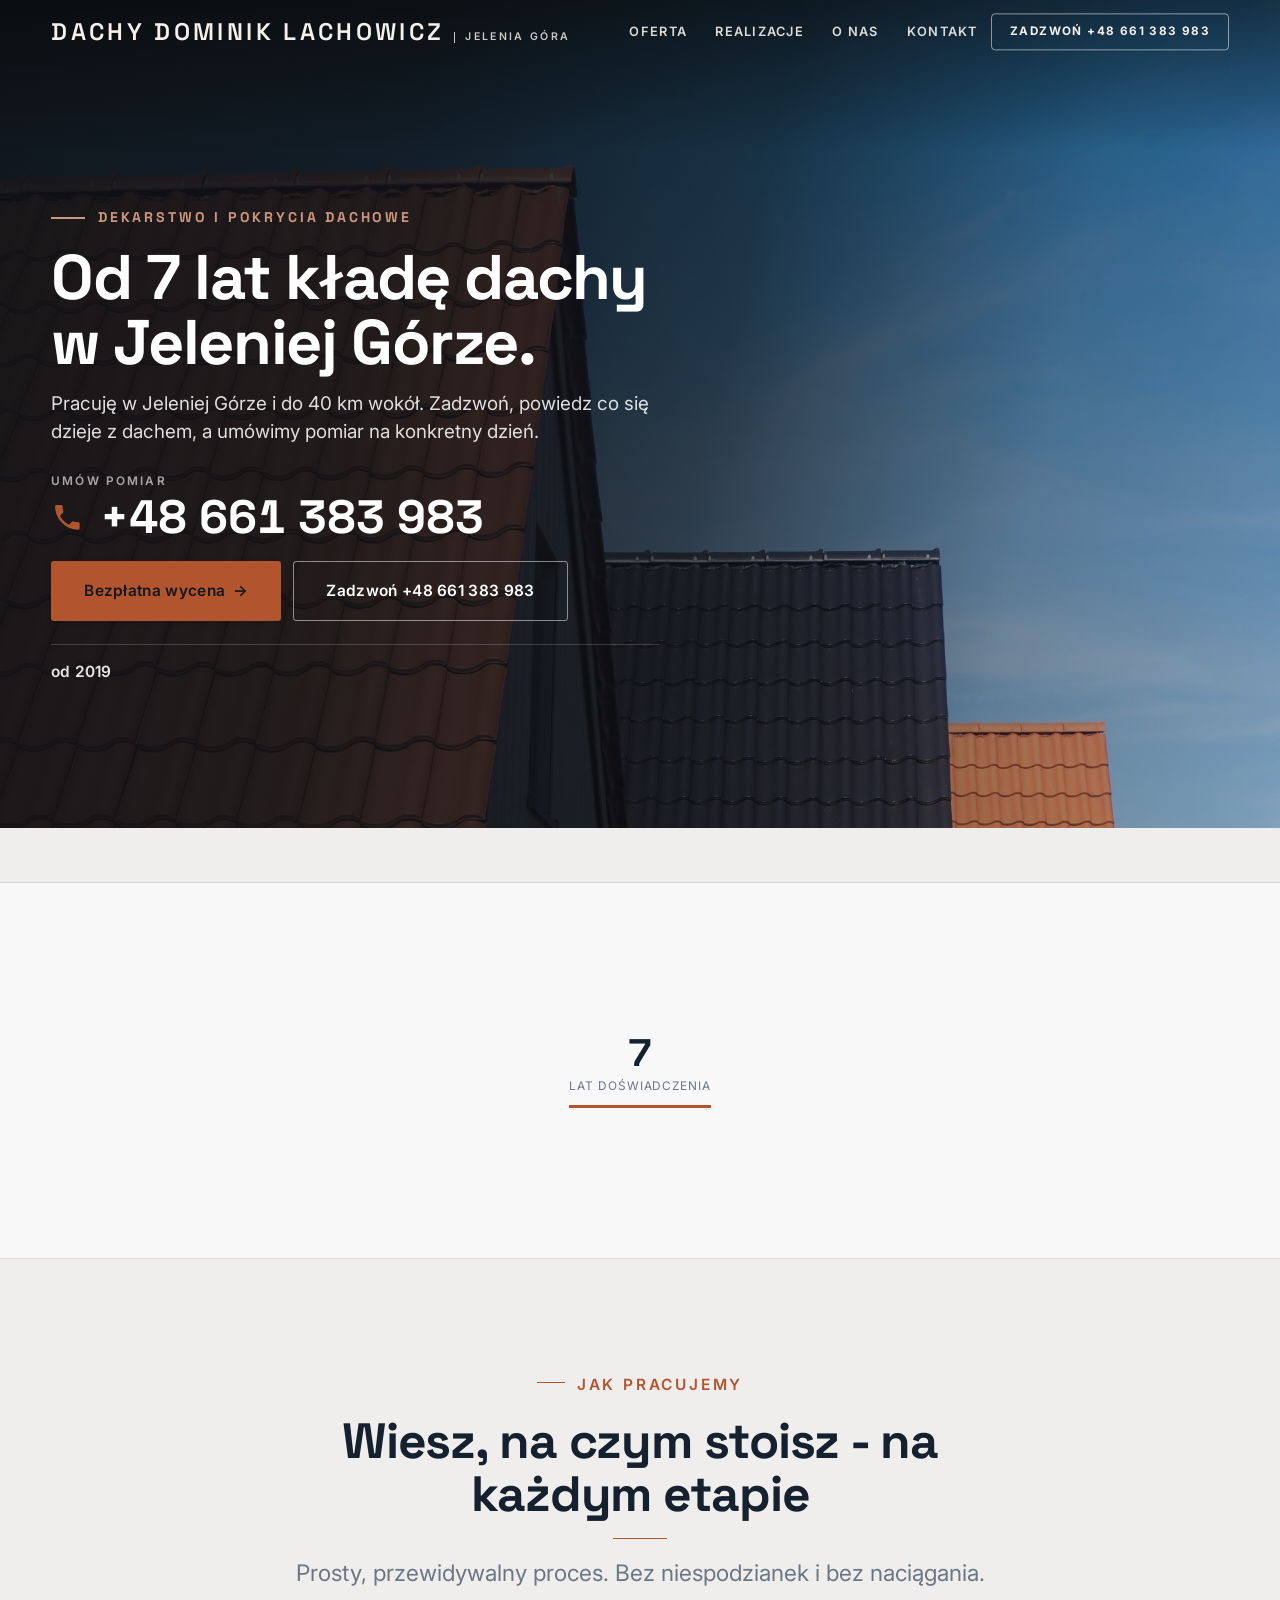
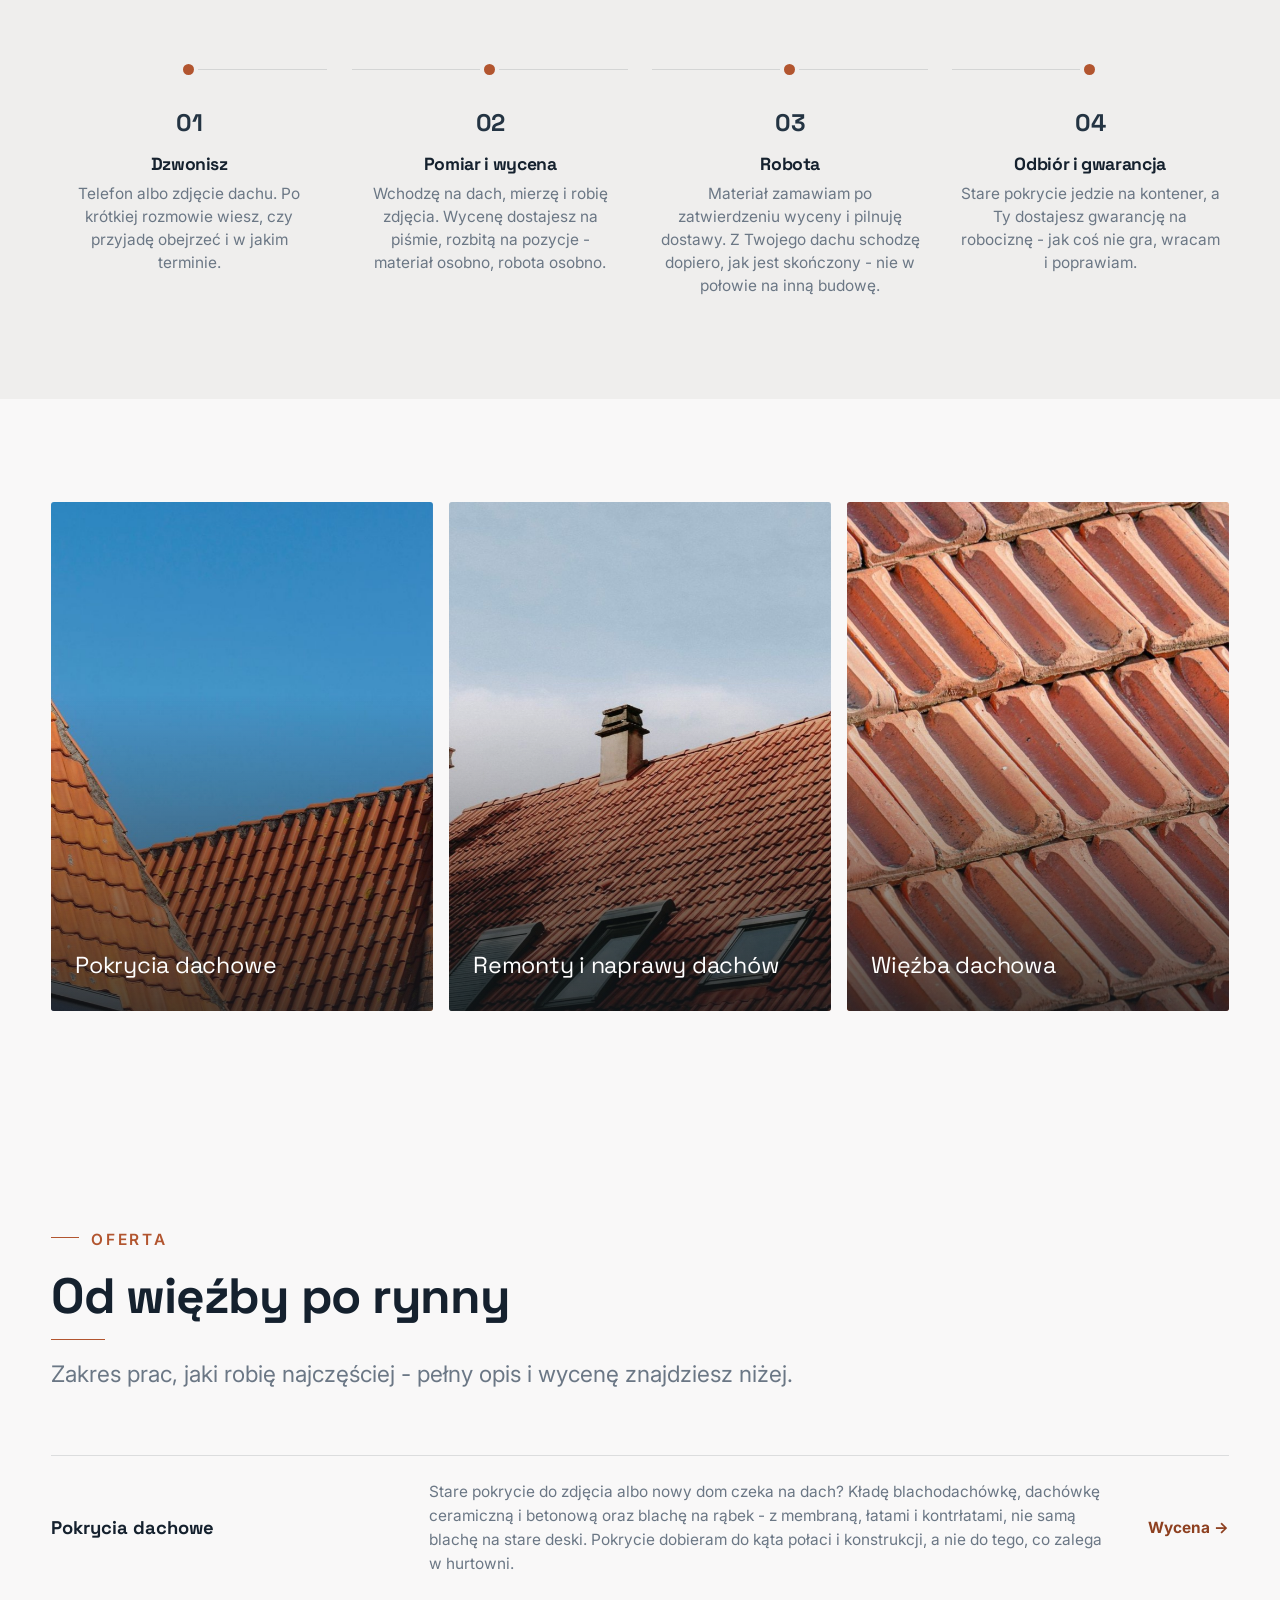
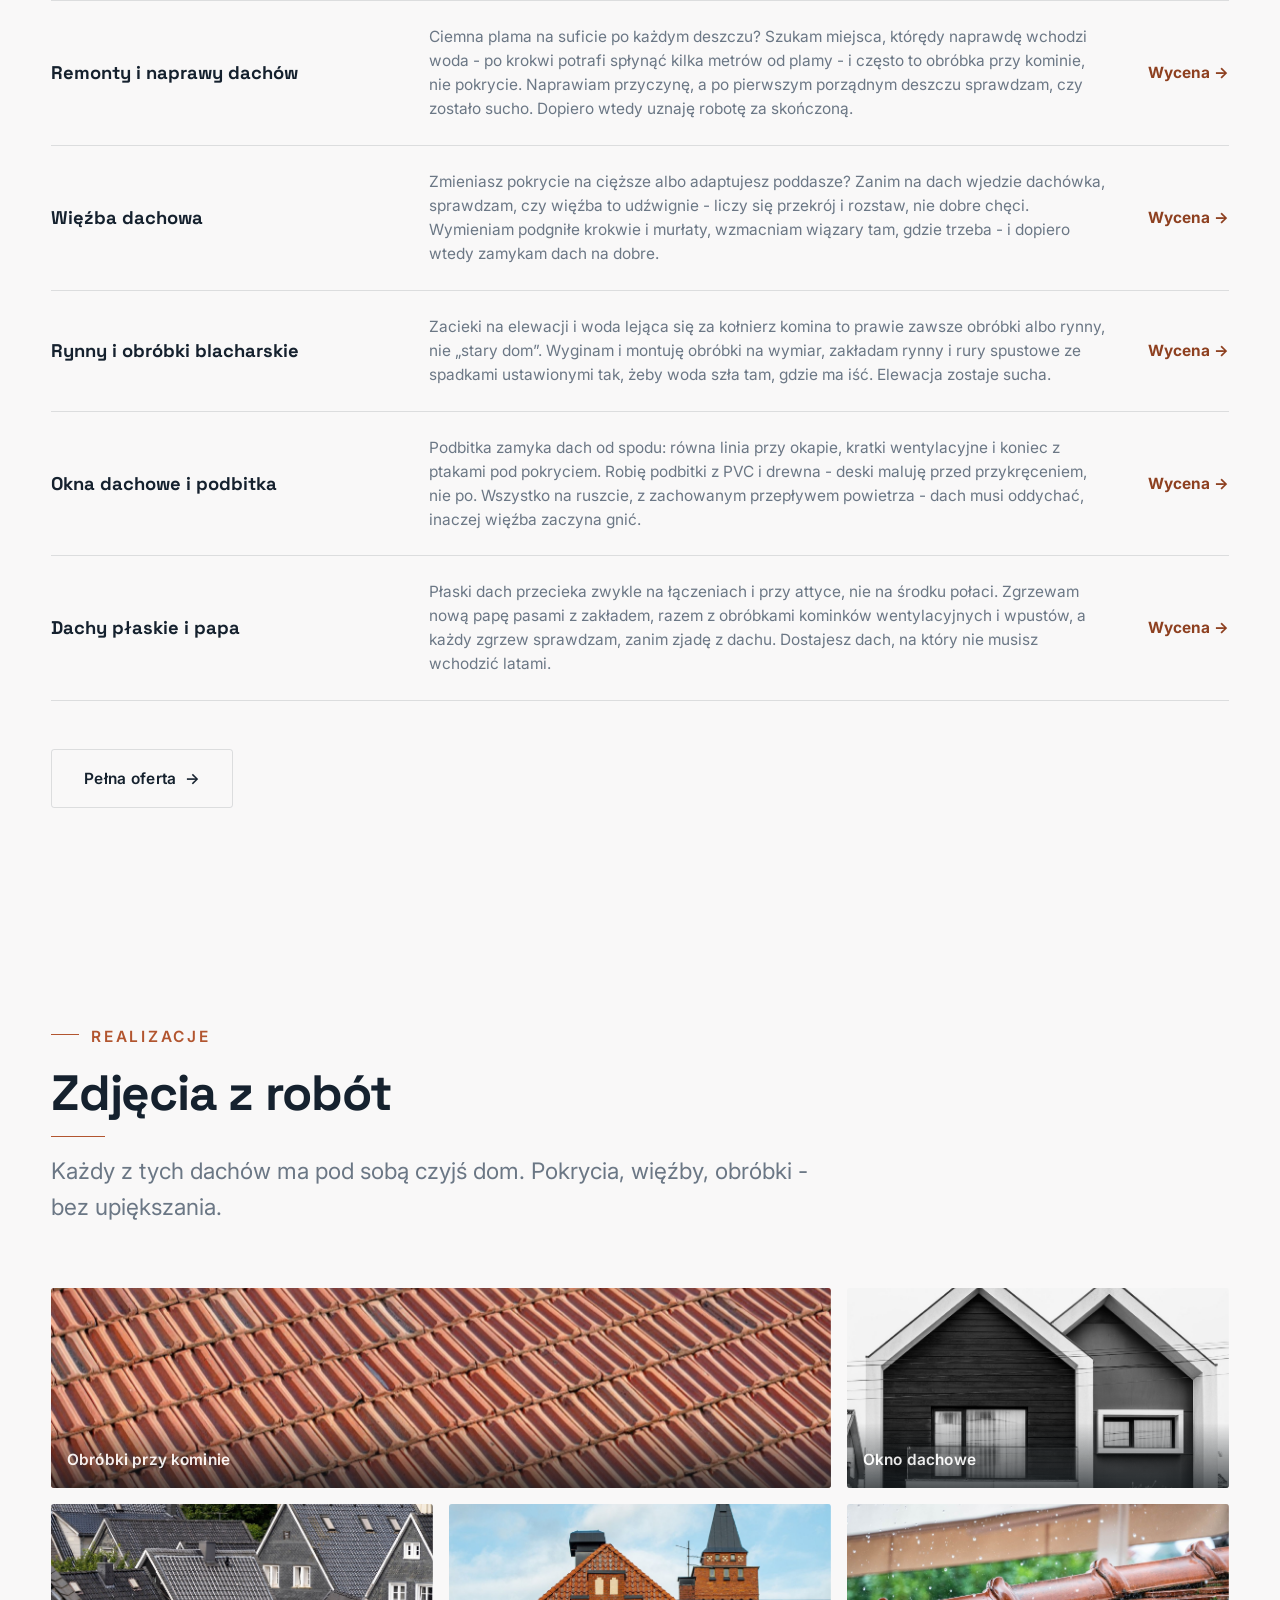
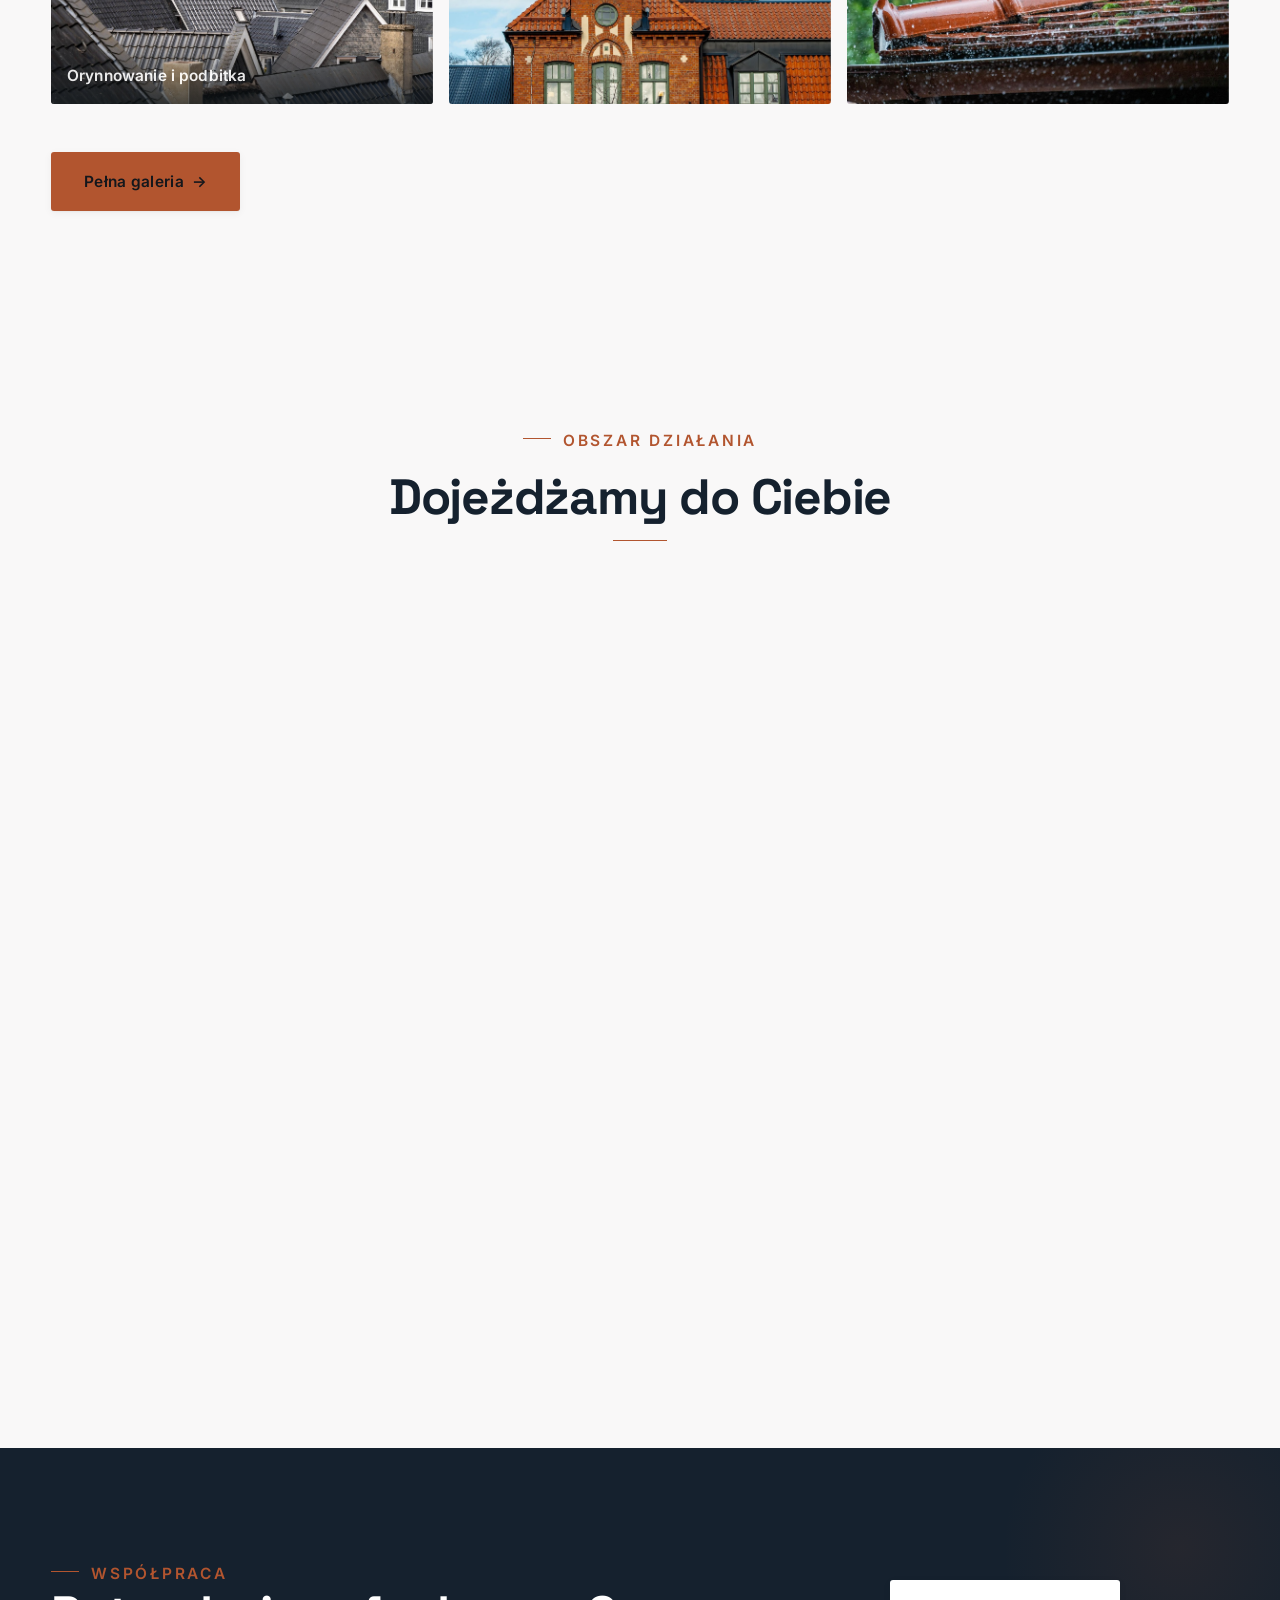
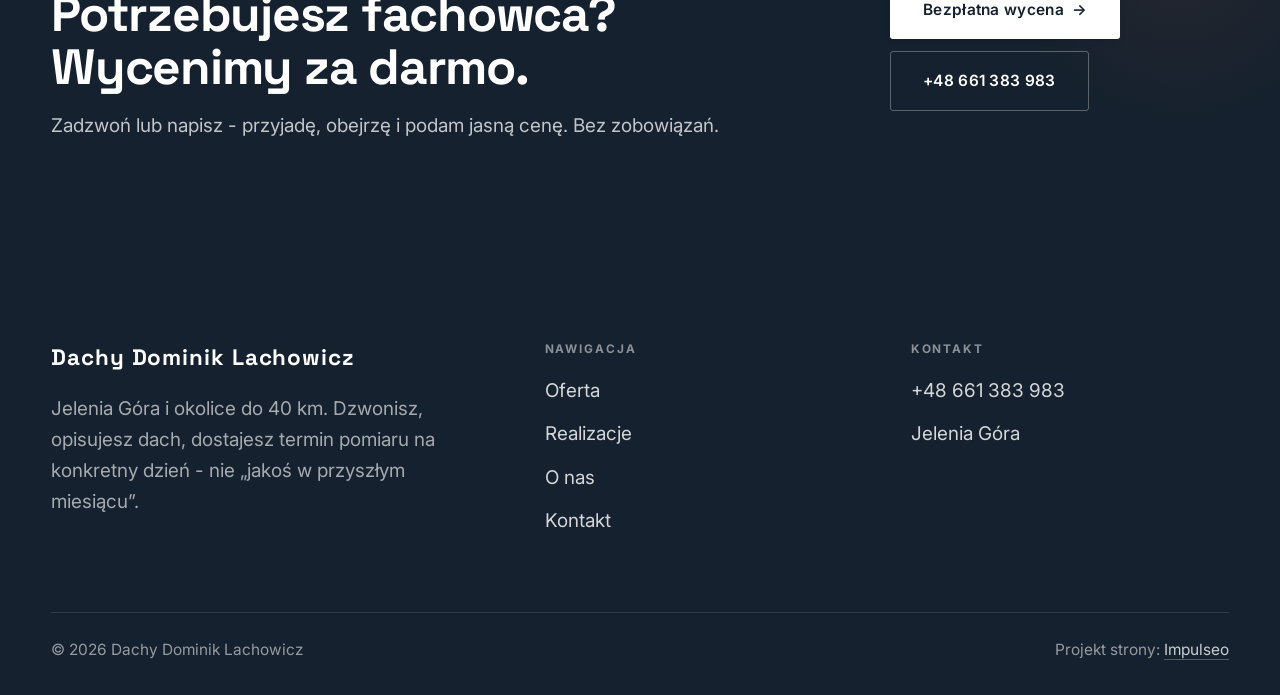
==== commit 946ea6cd: "Dema nie mogą wpadać do wyszukiwarek: noindex na wszystkich podstronach" ====
--- a/index.html
+++ b/index.html
@@ -1,6 +1,7 @@
 <!DOCTYPE html>
 <html lang="pl">
 <head>
+<meta name="robots" content="noindex, nofollow">
 <meta charset="UTF-8">
 <meta name="viewport" content="width=device-width, initial-scale=1.0">
 <title>Dachy Jelenia Góra - pokrycia i obróbki | Dachy Dominik Lachowicz</title>
